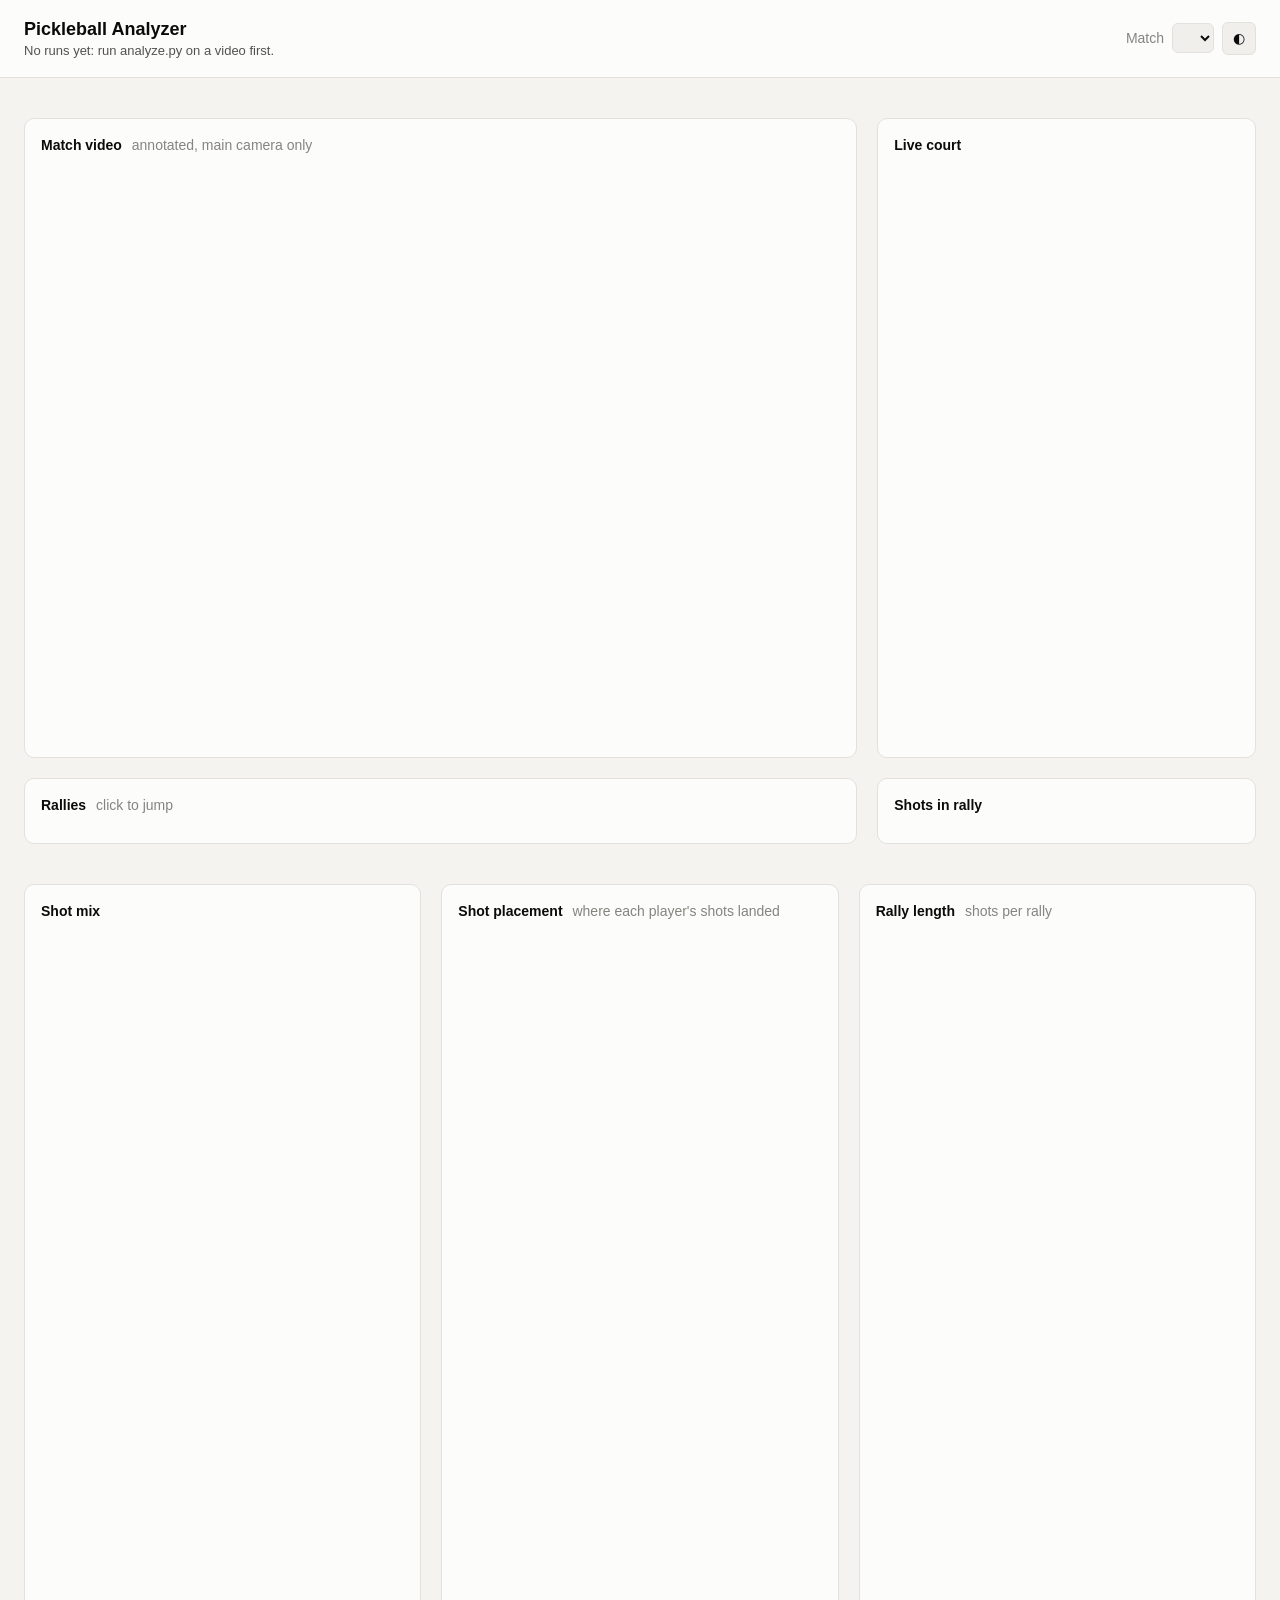
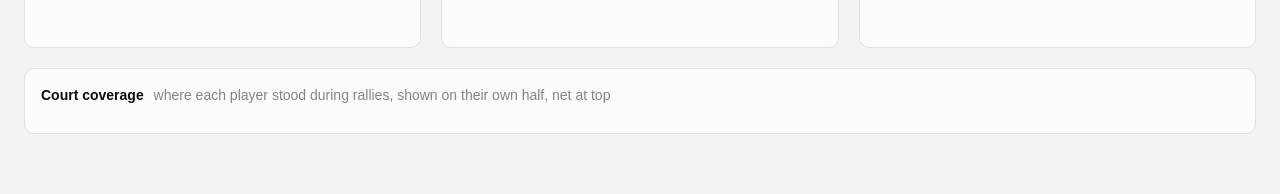
==== dashboard/index.html @ ec258b32 "Dashboard, runs index, README usage" ====
<!doctype html>
<html lang="en">
<head>
<meta charset="utf-8">
<meta name="viewport" content="width=device-width, initial-scale=1">
<title>Pickleball Analyzer</title>
<style>
:root {
  color-scheme: light;
  --bg: #f4f3ef; --surface-1: #fcfcfb; --surface-2: #f0efec; --border: #e2e1dc;
  --text-primary: #0b0b0b; --text-secondary: #52514e; --text-muted: #85847f;
  --series-1: #2a78d6; --series-2: #eb6834; --series-3: #1baf7a; --series-4: #eda100;
  --court: #256abf; --court-kitchen: #184f95; --court-line: #ffffff; --court-out: #3f6b4a;
  --seq-0: #f0efec; --seq-1: #cde2fb; --seq-2: #9ec5f4; --seq-3: #6da7ec; --seq-4: #3987e5; --seq-5: #256abf; --seq-6: #184f95;
  --accent-bg: #e9f1fc;
}
@media (prefers-color-scheme: dark) {
  :root:where(:not([data-theme="light"])) {
    color-scheme: dark;
    --bg: #121211; --surface-1: #1a1a19; --surface-2: #232321; --border: #33332f;
    --text-primary: #ffffff; --text-secondary: #c3c2b7; --text-muted: #8d8c85;
    --series-1: #3987e5; --series-2: #d95926; --series-3: #199e70; --series-4: #c98500;
    --court: #1c5cab; --court-kitchen: #104281; --court-line: #e8e8e8; --court-out: #26402d;
    --seq-0: #232321; --seq-1: #0d366b; --seq-2: #104281; --seq-3: #184f95; --seq-4: #256abf; --seq-5: #3987e5; --seq-6: #86b6ef;
    --accent-bg: #16263b;
  }
}
:root[data-theme="dark"] {
  color-scheme: dark;
  --bg: #121211; --surface-1: #1a1a19; --surface-2: #232321; --border: #33332f;
  --text-primary: #ffffff; --text-secondary: #c3c2b7; --text-muted: #8d8c85;
  --series-1: #3987e5; --series-2: #d95926; --series-3: #199e70; --series-4: #c98500;
  --court: #1c5cab; --court-kitchen: #104281; --court-line: #e8e8e8; --court-out: #26402d;
  --seq-0: #232321; --seq-1: #0d366b; --seq-2: #104281; --seq-3: #184f95; --seq-4: #256abf; --seq-5: #3987e5; --seq-6: #86b6ef;
  --accent-bg: #16263b;
}
* { box-sizing: border-box; }
body { margin: 0; background: var(--bg); color: var(--text-primary);
  font: 14px/1.45 -apple-system, BlinkMacSystemFont, "Segoe UI", Roboto, sans-serif; }
header { display: flex; flex-wrap: wrap; gap: 12px; align-items: center; justify-content: space-between;
  padding: 16px 24px; border-bottom: 1px solid var(--border); background: var(--surface-1); }
header h1 { font-size: 18px; margin: 0; font-weight: 650; }
header .sub { color: var(--text-secondary); font-size: 13px; }
select, button { font: inherit; color: inherit; background: var(--surface-2); border: 1px solid var(--border);
  border-radius: 6px; padding: 5px 10px; cursor: pointer; }
main { max-width: 1400px; margin: 0 auto; padding: 20px 24px 60px; display: grid; gap: 20px; }
.card { background: var(--surface-1); border: 1px solid var(--border); border-radius: 10px; padding: 16px; min-width: 0; }
.card h2 { font-size: 14px; margin: 0 0 12px; font-weight: 650; }
.card h2 .hint { font-weight: 400; color: var(--text-muted); margin-left: 6px; }
.tiles { display: grid; grid-template-columns: repeat(auto-fit, minmax(150px, 1fr)); gap: 12px; }
.tile { background: var(--surface-1); border: 1px solid var(--border); border-radius: 10px; padding: 14px 16px; }
.tile .label { color: var(--text-secondary); font-size: 12px; }
.tile .value { font-size: 26px; font-weight: 650; font-variant-numeric: tabular-nums; margin-top: 2px; }
.row2 { display: grid; grid-template-columns: minmax(0, 2.2fr) minmax(0, 1fr); gap: 20px; }
.row3 { display: grid; grid-template-columns: repeat(3, minmax(0, 1fr)); gap: 20px; }
@media (max-width: 1000px) { .row2, .row3 { grid-template-columns: 1fr; } }
video { width: 100%; border-radius: 8px; background: #000; display: block; }
.novideo { padding: 40px; text-align: center; color: var(--text-muted); background: var(--surface-2); border-radius: 8px; }
table { width: 100%; border-collapse: collapse; font-variant-numeric: tabular-nums; }
th, td { text-align: left; padding: 6px 8px; border-bottom: 1px solid var(--border); white-space: nowrap; }
th { color: var(--text-secondary); font-weight: 500; font-size: 12px; position: sticky; top: 0; background: var(--surface-1); }
tbody tr { cursor: pointer; }
tbody tr:hover { background: var(--surface-2); }
tr.active { background: var(--accent-bg) !important; }
.scroll { max-height: 320px; overflow: auto; }
.swatch { display: inline-block; width: 10px; height: 10px; border-radius: 3px; margin-right: 6px; vertical-align: -1px; }
.legend { display: flex; gap: 16px; flex-wrap: wrap; color: var(--text-secondary); font-size: 12px; margin-bottom: 8px; }
.players { display: grid; grid-template-columns: repeat(auto-fit, minmax(280px, 1fr)); gap: 20px; }
.pstats { display: grid; grid-template-columns: repeat(3, 1fr); gap: 10px 14px; }
.pstats .label { color: var(--text-secondary); font-size: 12px; }
.pstats .value { font-size: 18px; font-weight: 600; font-variant-numeric: tabular-nums; }
.split { display: flex; height: 8px; border-radius: 4px; overflow: hidden; gap: 2px; margin: 4px 0 2px; }
.split div { height: 100%; }
.chips { display: flex; gap: 6px; flex-wrap: wrap; margin-bottom: 10px; }
.chip { border-radius: 999px; padding: 3px 10px; font-size: 12px; }
.chip.on { background: var(--text-primary); color: var(--surface-1); border-color: var(--text-primary); }
svg text { fill: var(--text-secondary); font-size: 11px; }
.tooltip { position: fixed; pointer-events: none; background: var(--surface-1); color: var(--text-primary);
  border: 1px solid var(--border); border-radius: 6px; padding: 6px 9px; font-size: 12px;
  box-shadow: 0 4px 14px rgba(0,0,0,.15); display: none; z-index: 10; max-width: 260px; }
.muted { color: var(--text-muted); }
.now { font-size: 13px; color: var(--text-secondary); margin-top: 8px; min-height: 20px; }
</style>
</head>
<body>
<header>
  <div>
    <h1 id="title">Pickleball Analyzer</h1>
    <div class="sub" id="subtitle">Load a run to see the analysis</div>
  </div>
  <div style="display:flex;gap:8px;align-items:center">
    <label class="muted" for="run">Match</label>
    <select id="run"></select>
    <button id="theme" title="Toggle light/dark">◐</button>
  </div>
</header>
<main>
  <section class="tiles" id="tiles"></section>

  <section class="row2">
    <div class="card">
      <h2>Match video <span class="hint">annotated, main camera only</span></h2>
      <div id="videoBox"></div>
      <div class="now" id="now"></div>
    </div>
    <div class="card">
      <h2>Live court</h2>
      <div class="legend" id="liveLegend"></div>
      <svg id="live" viewBox="0 0 280 520" style="width:100%;max-height:560px"></svg>
    </div>
  </section>

  <section class="row2">
    <div class="card">
      <h2>Rallies <span class="hint">click to jump</span></h2>
      <div class="scroll"><table id="rallies"></table></div>
    </div>
    <div class="card">
      <h2>Shots in rally <span class="hint" id="rallyLabel"></span></h2>
      <div class="scroll"><table id="shotlog"></table></div>
    </div>
  </section>

  <section class="players" id="players"></section>

  <section class="row3">
    <div class="card">
      <h2>Shot mix</h2>
      <div class="legend" id="mixLegend"></div>
      <div id="mix"></div>
    </div>
    <div class="card">
      <h2>Shot placement <span class="hint">where each player's shots landed</span></h2>
      <div class="chips" id="placementChips"></div>
      <div class="legend" id="placementLegend"></div>
      <svg id="placement" viewBox="0 0 280 520" style="width:100%"></svg>
    </div>
    <div class="card">
      <h2>Rally length <span class="hint">shots per rally</span></h2>
      <div id="lengths"></div>
    </div>
  </section>

  <section class="card">
    <h2>Court coverage <span class="hint">where each player stood during rallies, shown on their own half, net at top</span></h2>
    <div class="players" id="heatmaps"></div>
  </section>
</main>
<div class="tooltip" id="tip"></div>

<script>
const $ = s => document.querySelector(s);
const SVGNS = "http://www.w3.org/2000/svg";
const el = (tag, attrs = {}, parent) => {
  const e = document.createElementNS(SVGNS, tag);
  for (const [k, v] of Object.entries(attrs)) e.setAttribute(k, v);
  if (parent) parent.appendChild(e);
  return e;
};
const fmtTime = s => `${Math.floor(s / 60)}:${String(Math.floor(s % 60)).padStart(2, "0")}`;
const cap = s => s ? s[0].toUpperCase() + s.slice(1) : "";
const SHOT_ORDER = ["serve", "return", "third-shot drop", "third-shot drive", "third-shot groundstroke",
  "dink", "drop", "drive", "volley", "reset", "lob", "overhead", "groundstroke"];

// ---------- theme ----------
try { const t = localStorage.getItem("pb-theme"); if (t) document.documentElement.dataset.theme = t; } catch {}
$("#theme").onclick = () => {
  const dark = getComputedStyle(document.documentElement).colorScheme === "dark";
  document.documentElement.dataset.theme = dark ? "light" : "dark";
  try { localStorage.setItem("pb-theme", document.documentElement.dataset.theme); } catch {}
};

// ---------- tooltip ----------
const tip = $("#tip");
function hover(node, html) {
  node.addEventListener("mousemove", e => {
    tip.innerHTML = typeof html === "function" ? html() : html;
    tip.style.display = "block";
    const x = Math.min(e.clientX + 14, innerWidth - tip.offsetWidth - 8);
    tip.style.left = x + "px"; tip.style.top = (e.clientY + 14) + "px";
  });
  node.addEventListener("mouseleave", () => tip.style.display = "none");
}

// ---------- court drawing (x: 0..20 ft, y: 0..44 ft; far baseline at top) ----------
const S = 10, PADX = 40, PADY = 40;
const cx = x => PADX + x * S, cy = y => PADY + y * S;
function drawCourt(svg, {half = false} = {}) {
  svg.innerHTML = "";
  const y0 = half ? 22 : 0, y1 = 44;
  if (half) {
    svg.setAttribute("viewBox", `${cx(-6) - 6} ${cy(22) - 16} ${32 * S + 12} ${34 * S + 22}`);
    el("rect", {x: cx(-6) - 6, y: cy(22) - 16, width: 32 * S + 12, height: 34 * S + 22, fill: "var(--court-out)", rx: 8}, svg);
  } else {
    el("rect", {x: 0, y: cy(y0) - 40, width: 280, height: (y1 - y0) * S + 80, fill: "var(--court-out)", rx: 8}, svg);
  }
  el("rect", {x: cx(0), y: cy(y0), width: 20 * S, height: (y1 - y0) * S, fill: "var(--court)"}, svg);
  const kTop = half ? 22 : 15;
  el("rect", {x: cx(0), y: cy(kTop), width: 20 * S, height: (29 - kTop) * S, fill: "var(--court-kitchen)"}, svg);
  const line = (x1, y1_, x2, y2, w = 2) => el("line", {x1: cx(x1), y1: cy(y1_), x2: cx(x2), y2: cy(y2),
    stroke: "var(--court-line)", "stroke-width": w, "stroke-linecap": "round"}, svg);
  line(0, y0, 0, 44); line(20, y0, 20, 44); line(0, 44, 20, 44);
  if (!half) { line(0, 0, 20, 0); line(0, 15, 20, 15); line(10, 0, 10, 15); }
  line(0, 29, 20, 29); line(10, 29, 10, 44);
  el("line", {x1: cx(-1.5), y1: cy(22), x2: cx(21.5), y2: cy(22), stroke: "var(--court-line)", "stroke-width": 4, opacity: .9}, svg);
  return svg;
}

// ---------- data ----------
let A = null, RUN = null, playerColor = {}, currentRally = null;
const color = pid => playerColor[pid] || "var(--text-muted)";
const pname = pid => (A.players[pid] && A.players[pid].name) || pid || "?";

async function loadRuns() {
  let runs = [];
  try { runs = await (await fetch("../outputs/runs.json", {cache: "no-store"})).json(); } catch {}
  const sel = $("#run");
  sel.innerHTML = runs.map(r => `<option value="${r.dir}">${r.label}</option>`).join("");
  const want = new URLSearchParams(location.search).get("run");
  if (want) sel.value = want;
  sel.onchange = () => { history.replaceState(null, "", `?run=${encodeURIComponent(sel.value)}`); load(sel.value); };
  if (sel.value) load(sel.value);
  else $("#subtitle").textContent = "No runs yet: run analyze.py on a video first.";
}

async function load(dir) {
  RUN = dir;
  A = await (await fetch(`../outputs/${dir}/analysis.json`, {cache: "no-store"})).json();
  const ids = Object.keys(A.players).sort();
  playerColor = Object.fromEntries(ids.map((p, i) => [p, `var(--series-${(A.meta.n_players === 4 ? Math.floor(i / 2) : i) + 1})`]));
  $("#title").textContent = ids.map(pname).join(" vs ");
  $("#subtitle").textContent = `${A.meta.video.split("/").pop()} · ${A.meta.n_players === 2 ? "singles" : "doubles"}`;
  renderTiles(); renderVideo(); renderRallies(); renderPlayers(); renderMix(); renderPlacement(); renderLengths(); renderHeatmaps();
  const legend = ids.map(p => `<span><span class="swatch" style="background:${color(p)}"></span>${pname(p)}</span>`).join("");
  $("#liveLegend").innerHTML = legend + `<span><span class="swatch" style="background:#ffd23f"></span>Bounce</span>`;
  $("#mixLegend").innerHTML = legend; $("#placementLegend").innerHTML = legend;
  drawLive(0);
}

function renderTiles() {
  const s = A.summary;
  const tiles = [["Rallies", s.rallies], ["Shots", s.shots], ["Avg shots / rally", s.avg_rally_shots],
    ["Longest rally", `${s.longest_rally_shots} shots`], ["Analysed play", fmtTime(s.main_view_s)],
    ["Ball found", `${s.ball_frames_pct}%`]];
  $("#tiles").innerHTML = tiles.map(([l, v]) => `<div class="tile"><div class="label">${l}</div><div class="value">${v}</div></div>`).join("");
}

// ---------- video + live court ----------
let video = null;
function renderVideo() {
  $("#videoBox").innerHTML = `<video id="vid" controls preload="metadata" src="../outputs/${RUN}/annotated.mp4"></video>`;
  video = $("#vid");
  video.onerror = () => $("#videoBox").innerHTML = `<div class="novideo">No annotated video for this run (analysed with --no-render).</div>`;
  video.ontimeupdate = () => drawLive(videoToMatch(video.currentTime));
}
// The annotated video contains only main-view frames, back to back: map its clock to match time.
function videoToMatch(vt) {
  let acc = 0;
  for (const seg of A.segments) {
    const len = seg.end_t - seg.start_t;
    if (vt <= acc + len) return seg.start_t + (vt - acc);
    acc += len;
  }
  return A.segments.length ? A.segments[A.segments.length - 1].end_t : vt;
}
function matchToVideo(t) {
  let acc = 0;
  for (const seg of A.segments) {
    if (t <= seg.end_t) return acc + Math.max(0, t - seg.start_t);
    acc += seg.end_t - seg.start_t;
  }
  return acc;
}
function seek(t) { if (video && video.readyState) { video.currentTime = matchToVideo(t); video.play(); } }

function drawLive(t) {
  const svg = drawCourt($("#live"));
  // nearest position sample
  const P = A.positions;
  let lo = 0, hi = P.length - 1;
  while (lo < hi) { const m = (lo + hi) >> 1; if (P[m].t < t) lo = m + 1; else hi = m; }
  const cur = P[lo];
  for (const b of A.bounces) {
    const age = t - b.t;
    if (age >= 0 && age < 3) el("circle", {cx: cx(b.court[0]), cy: cy(b.court[1]), r: 5, fill: "#ffd23f",
      opacity: 1 - age / 3.5, stroke: "var(--surface-1)", "stroke-width": 2}, svg);
  }
  if (cur && Math.abs(cur.t - t) < 0.5) {
    for (const [pid, [x, y]] of Object.entries(cur.p)) {
      el("circle", {cx: cx(x), cy: cy(y), r: 9, fill: color(pid), stroke: "var(--surface-1)", "stroke-width": 2}, svg);
      const lab = el("text", {x: cx(x) + 12, y: cy(y) + 4, style: "fill:var(--court-line);font-weight:600"}, svg);
      lab.textContent = pname(pid);
    }
  }
  const rally = A.rallies.find(r => t >= r.start_t && t <= r.end_t);
  const shot = [...A.shots].reverse().find(s => s.t <= t && t - s.t < 1.5);
  $("#now").innerHTML = rally
    ? `Rally ${rally.index} · ${shot ? `<b>${pname(shot.player)}</b> ${shot.shot_type}${shot.stroke ? ", " + shot.stroke : ""}${shot.volley ? ", volley" : ""}${shot.speed_mph ? ` · ${Math.round(shot.speed_mph)} mph` : ""}` : "in play"}`
    : `<span class="muted">${fmtTime(t)} · between rallies</span>`;
  if (rally && rally.index !== currentRally) showRally(rally.index, false);
  document.querySelectorAll("#shotlog tbody tr").forEach(tr => tr.classList.toggle("active", shot && +tr.dataset.frame === shot.frame));
}

// ---------- rally + shot tables ----------
function renderRallies() {
  const rows = A.rallies.map(r => `<tr data-r="${r.index}"><td>${r.index}</td><td>${fmtTime(r.start_t)}</td>
    <td>${r.shots}</td><td>${r.duration_s.toFixed(1)} s</td>
    <td><span class="swatch" style="background:${color(r.server)}"></span>${pname(r.server)}</td>
    <td><span class="swatch" style="background:${color(r.last_hitter)}"></span>${pname(r.last_hitter)}</td></tr>`).join("");
  $("#rallies").innerHTML = `<thead><tr><th>#</th><th>Time</th><th>Shots</th><th>Duration</th><th>Server</th><th>Last shot by</th></tr></thead><tbody>${rows}</tbody>`;
  $("#rallies").querySelectorAll("tbody tr").forEach(tr => tr.onclick = () => {
    const r = A.rallies.find(x => x.index === +tr.dataset.r); showRally(r.index, true); seek(r.start_t);
  });
  if (A.rallies.length) showRally(A.rallies[0].index, false);
}
function showRally(i, scroll) {
  currentRally = i;
  document.querySelectorAll("#rallies tbody tr").forEach(tr => tr.classList.toggle("active", +tr.dataset.r === i));
  const shots = A.shots.filter(s => s.rally === i);
  $("#rallyLabel").textContent = `rally ${i}`;
  $("#shotlog").innerHTML = `<thead><tr><th>#</th><th>Player</th><th>Shot</th><th>Stroke</th><th>Speed</th><th>From</th><th>Landed</th></tr></thead><tbody>` +
    shots.map(s => `<tr data-frame="${s.frame}" data-t="${s.t}"><td>${s.index + 1}</td>
      <td><span class="swatch" style="background:${color(s.player)}"></span>${pname(s.player)}</td>
      <td>${s.shot_type}${s.volley ? " (volley)" : ""}</td><td>${s.stroke || "–"}</td>
      <td>${s.speed_mph ? Math.round(s.speed_mph) + " mph" : "–"}</td><td>${s.hitter_zone || "–"}</td>
      <td>${s.landing_zone ? s.landing_zone + (s.out ? " (out)" : "") : "–"}</td></tr>`).join("") + "</tbody>";
  $("#shotlog").querySelectorAll("tbody tr").forEach(tr => tr.onclick = () => seek(+tr.dataset.t - 0.5));
  if (scroll) $("#shotlog").parentElement.scrollTop = 0;
}

// ---------- players ----------
function renderPlayers() {
  $("#players").innerHTML = Object.entries(A.players).sort().map(([pid, p]) => {
    const fh = p.strokes.forehand || 0, bh = p.strokes.backhand || 0, tot = fh + bh || 1;
    const stat = (l, v) => `<div><div class="label">${l}</div><div class="value">${v ?? "–"}</div></div>`;
    return `<div class="card"><h2><span class="swatch" style="background:${color(pid)}"></span>${p.name}
      <span class="hint">${p.dominant_hand ? p.dominant_hand + "-handed (inferred)" : ""}</span></h2>
      <div class="pstats">
        ${stat("Shots", p.shots)}${stat("Avg shot", p.avg_shot_mph ? p.avg_shot_mph + " mph" : null)}${stat("Fastest shot", p.max_shot_mph ? p.max_shot_mph + " mph" : null)}
        ${stat("Distance run", Math.round(p.distance_ft) + " ft")}${stat("Top speed", p.top_speed_mph + " mph")}${stat("Time in kitchen zone", p.kitchen_time_pct + "%")}
        ${stat("Volleys", p.volleys)}${stat("Avg distance from net", p.avg_depth_from_net_ft != null ? p.avg_depth_from_net_ft + " ft" : null)}
      </div>
      <div style="margin-top:12px" class="label muted">Forehand ${fh} · Backhand ${bh}</div>
      <div class="split"><div style="width:${100 * fh / tot}%;background:${color(pid)}"></div><div style="width:${100 * bh / tot}%;background:var(--border)"></div></div>
    </div>`;
  }).join("");
}

// ---------- shot mix: grouped horizontal bars ----------
function renderMix() {
  const ids = Object.keys(A.players).sort();
  const types = SHOT_ORDER.filter(t => ids.some(p => A.players[p].shot_types[t]));
  const max = Math.max(1, ...ids.flatMap(p => types.map(t => A.players[p].shot_types[t] || 0)));
  const barH = 9, gap = 2, groupH = ids.length * (barH + gap) + 10, labelW = 118, W = 360;
  const svg = el("svg", {viewBox: `0 0 ${W} ${types.length * groupH + 4}`, style: "width:100%"});
  types.forEach((t, gi) => {
    const y0 = gi * groupH;
    const lab = el("text", {x: 0, y: y0 + groupH / 2, "dominant-baseline": "middle"}, svg); lab.textContent = cap(t);
    ids.forEach((p, i) => {
      const v = A.players[p].shot_types[t] || 0, w = (W - labelW - 30) * v / max;
      const y = y0 + i * (barH + gap);
      if (v) el("rect", {x: labelW, y, width: Math.max(w, 2), height: barH, rx: 3, fill: color(p)}, svg);
      const hit = el("rect", {x: labelW, y: y - 1, width: W - labelW, height: barH + 2, fill: "transparent"}, svg);
      hover(hit, `<b>${pname(p)}</b> · ${cap(t)}: ${v}`);
      if (v) { const n = el("text", {x: labelW + w + 5, y: y + barH / 2, "dominant-baseline": "middle"}, svg); n.textContent = v; }
    });
  });
  $("#mix").innerHTML = ""; $("#mix").appendChild(svg);
}

// ---------- placement ----------
let placementFilter = "all";
function renderPlacement() {
  const types = SHOT_ORDER.filter(t => A.shots.some(s => s.shot_type === t && s.landing_court));
  $("#placementChips").innerHTML = ["all", ...types].map(t =>
    `<button class="chip ${t === placementFilter ? "on" : ""}" data-t="${t}">${t === "all" ? "All shots" : cap(t)}</button>`).join("");
  $("#placementChips").querySelectorAll("button").forEach(b => b.onclick = () => { placementFilter = b.dataset.t; renderPlacement(); });
  const svg = drawCourt($("#placement"));
  for (const s of A.shots) {
    if (!s.landing_court || (placementFilter !== "all" && s.shot_type !== placementFilter)) continue;
    const dot = el("circle", {cx: cx(s.landing_court[0]), cy: cy(s.landing_court[1]), r: 5, fill: color(s.player),
      stroke: "var(--surface-1)", "stroke-width": 2}, svg);
    hover(dot, `<b>${pname(s.player)}</b> · ${s.shot_type}${s.volley ? " (volley)" : ""}<br>Rally ${s.rally}, shot ${s.index + 1}${s.speed_mph ? ` · ${Math.round(s.speed_mph)} mph` : ""}${s.out ? "<br>Out" : ""}`);
    dot.style.cursor = "pointer"; dot.onclick = () => seek(s.t - 0.5);
  }
}

// ---------- rally length histogram ----------
function renderLengths() {
  const counts = {};
  A.rallies.forEach(r => counts[r.shots] = (counts[r.shots] || 0) + 1);
  const keys = Object.keys(counts).map(Number).sort((a, b) => a - b);
  const W = 360, H = 200, pad = 26;
  const svg = el("svg", {viewBox: `0 0 ${W} ${H + pad}`, style: "width:100%"});
  if (!keys.length) { $("#lengths").innerHTML = `<div class="muted">No rallies</div>`; return; }
  const lo = keys[0], hi = keys[keys.length - 1], n = hi - lo + 1, max = Math.max(...Object.values(counts));
  const bw = Math.min(36, (W - 20) / n);
  el("line", {x1: 10, y1: H, x2: W - 10, y2: H, stroke: "var(--border)"}, svg);
  for (let k = lo; k <= hi; k++) {
    const v = counts[k] || 0, h = (H - 20) * v / max, x = 10 + (k - lo) * bw;
    if (v) el("path", {d: `M${x + 1},${H} v${-h + 4} q0,-4 4,-4 h${bw - 10} q4,0 4,4 v${h - 4} z`, fill: "var(--series-1)"}, svg);
    const hit = el("rect", {x, y: 0, width: bw, height: H, fill: "transparent"}, svg);
    hover(hit, `${k} shots: ${v} ${v === 1 ? "rally" : "rallies"}`);
    if (n <= 20 || k % 5 === 0) { const t = el("text", {x: x + bw / 2, y: H + 16, "text-anchor": "middle"}, svg); t.textContent = k; }
  }
  $("#lengths").innerHTML = ""; $("#lengths").appendChild(svg);
}

// ---------- heatmaps (own half, net at top) ----------
function renderHeatmaps() {
  const box = $("#heatmaps"); box.innerHTML = "";
  for (const [pid, p] of Object.entries(A.players).sort()) {
    const {grid, cell_ft, origin} = p.heatmap;
    const total = grid.flat().reduce((a, b) => a + b, 0) || 1;
    const max = Math.max(...grid.flat()) || 1;
    const wrap = document.createElement("div");
    wrap.innerHTML = `<div style="margin-bottom:6px"><span class="swatch" style="background:${color(pid)}"></span><b>${p.name}</b></div>`;
    const svg = drawCourt(el("svg", {style: "width:100%;max-width:320px"}), {half: true});
    grid.forEach((row, gi) => row.forEach((v, gj) => {
      if (!v) return;
      const step = Math.min(6, 1 + Math.floor(6 * v / max));
      const x = origin[0] + gj * cell_ft, y = origin[1] + gi * cell_ft;
      const r = el("rect", {x: cx(x) + 1, y: cy(y) + 1, width: cell_ft * S - 2, height: cell_ft * S - 2, rx: 2,
        fill: `var(--seq-${step})`, opacity: 0.92}, svg);
      hover(r, `<b>${p.name}</b><br>${(100 * v / total).toFixed(1)}% of rally time<br>${(y - 22).toFixed(0)}–${(y - 22 + cell_ft).toFixed(0)} ft from net`);
    }));
    wrap.appendChild(svg);
    box.appendChild(wrap);
  }
}

loadRuns();
</script>
</body>
</html>
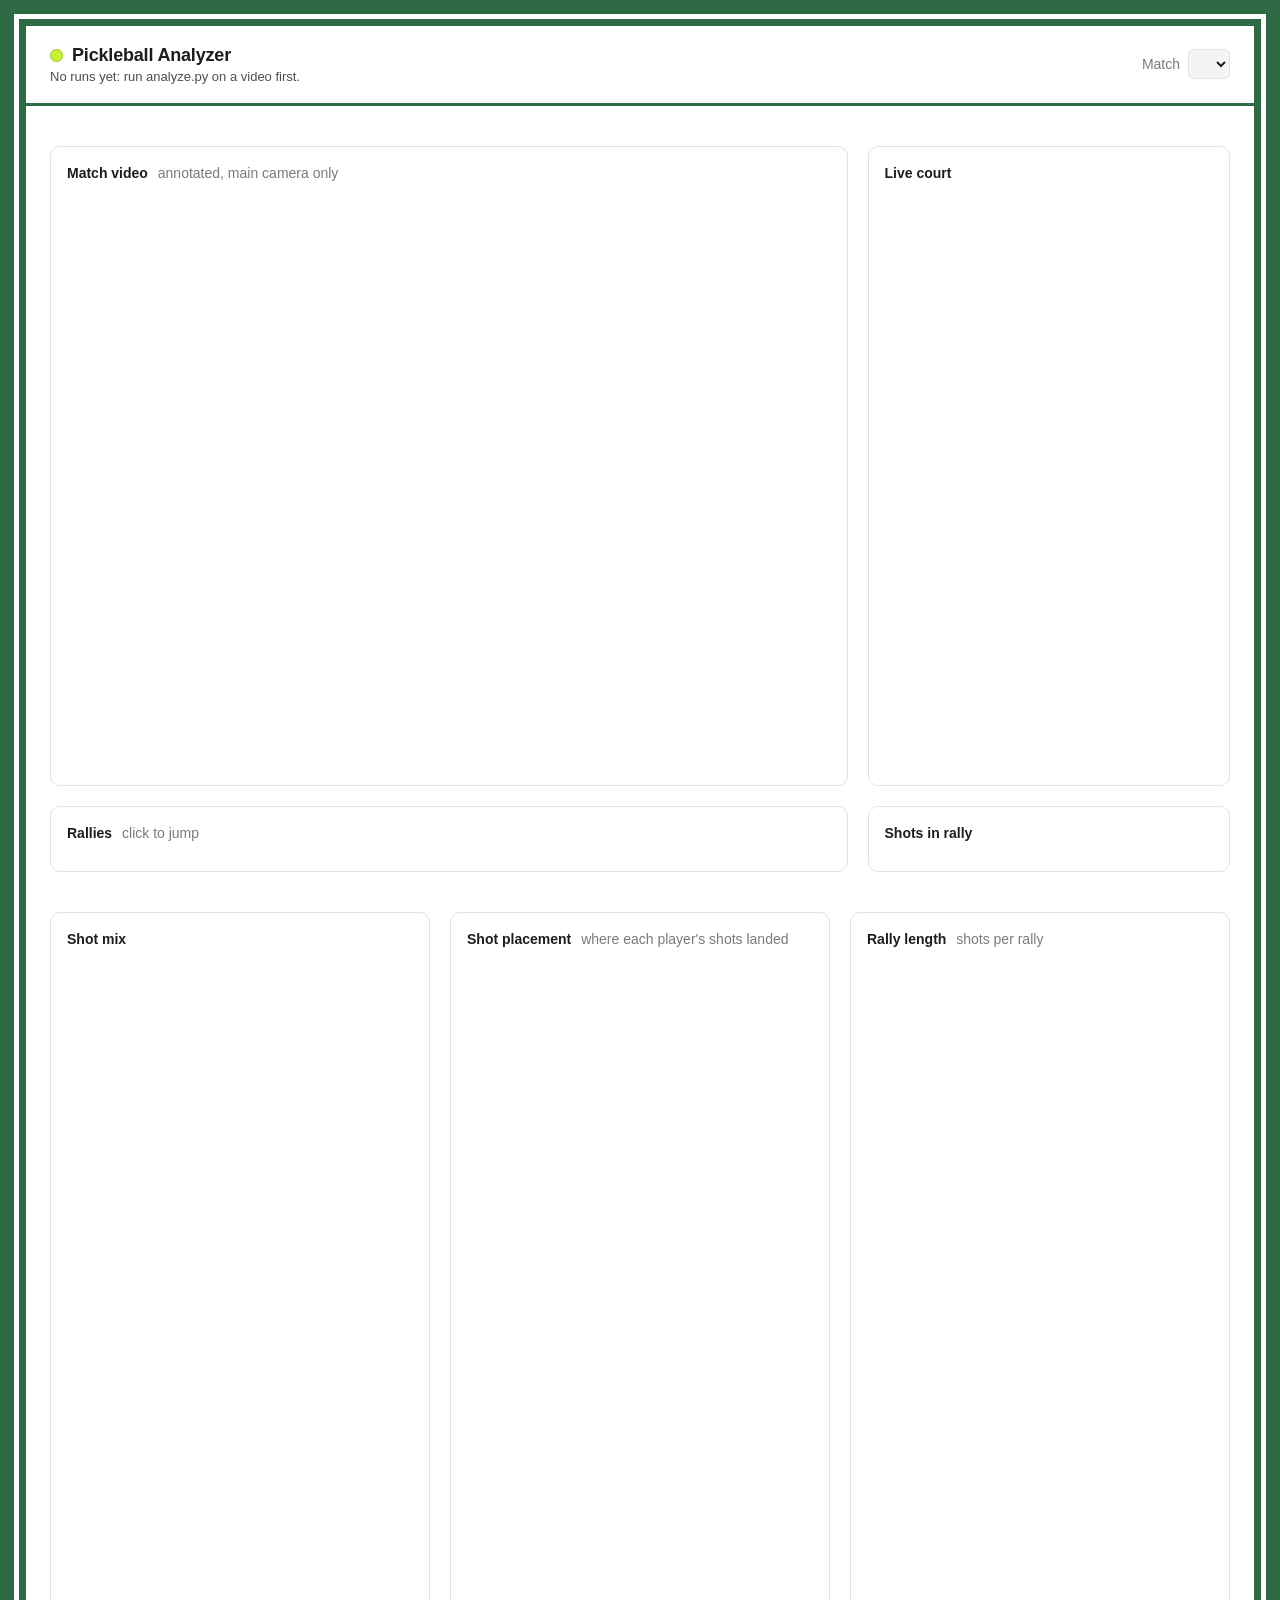
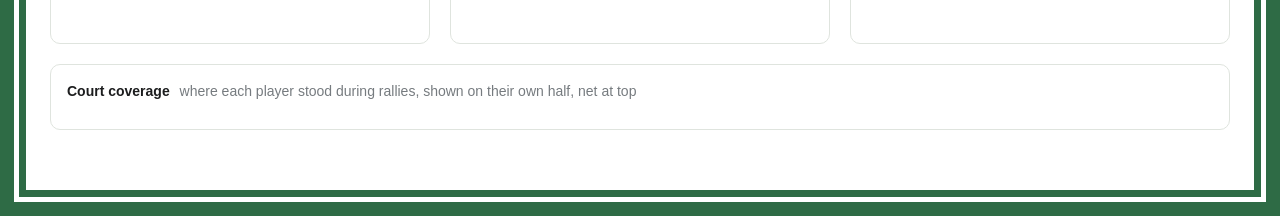
==== commit d33b9051: "Dashboard restyle: white pages in a court-line frame, palette from the brand photo Shared dashboard/" ====
--- a/dashboard/index.html
+++ b/dashboard/index.html
@@ -13,26 +13,6 @@
   --court: #256abf; --court-kitchen: #184f95; --court-line: #ffffff; --court-out: #3f6b4a;
   --seq-0: #f0efec; --seq-1: #cde2fb; --seq-2: #9ec5f4; --seq-3: #6da7ec; --seq-4: #3987e5; --seq-5: #256abf; --seq-6: #184f95;
   --accent-bg: #e9f1fc;
-}
-@media (prefers-color-scheme: dark) {
-  :root:where(:not([data-theme="light"])) {
-    color-scheme: dark;
-    --bg: #121211; --surface-1: #1a1a19; --surface-2: #232321; --border: #33332f;
-    --text-primary: #ffffff; --text-secondary: #c3c2b7; --text-muted: #8d8c85;
-    --series-1: #3987e5; --series-2: #d95926; --series-3: #199e70; --series-4: #c98500;
-    --court: #1c5cab; --court-kitchen: #104281; --court-line: #e8e8e8; --court-out: #26402d;
-    --seq-0: #232321; --seq-1: #0d366b; --seq-2: #104281; --seq-3: #184f95; --seq-4: #256abf; --seq-5: #3987e5; --seq-6: #86b6ef;
-    --accent-bg: #16263b;
-  }
-}
-:root[data-theme="dark"] {
-  color-scheme: dark;
-  --bg: #121211; --surface-1: #1a1a19; --surface-2: #232321; --border: #33332f;
-  --text-primary: #ffffff; --text-secondary: #c3c2b7; --text-muted: #8d8c85;
-  --series-1: #3987e5; --series-2: #d95926; --series-3: #199e70; --series-4: #c98500;
-  --court: #1c5cab; --court-kitchen: #104281; --court-line: #e8e8e8; --court-out: #26402d;
-  --seq-0: #232321; --seq-1: #0d366b; --seq-2: #104281; --seq-3: #184f95; --seq-4: #256abf; --seq-5: #3987e5; --seq-6: #86b6ef;
-  --accent-bg: #16263b;
 }
 * { box-sizing: border-box; }
 body { margin: 0; background: var(--bg); color: var(--text-primary);
@@ -81,6 +61,7 @@
 .muted { color: var(--text-muted); }
 .now { font-size: 13px; color: var(--text-secondary); margin-top: 8px; min-height: 20px; }
 </style>
+<link rel="stylesheet" href="theme.css">
 </head>
 <body>
 <header>
@@ -91,7 +72,6 @@
   <div style="display:flex;gap:8px;align-items:center">
     <label class="muted" for="run">Match</label>
     <select id="run"></select>
-    <button id="theme" title="Toggle light/dark">◐</button>
   </div>
 </header>
 <main>
@@ -161,14 +141,6 @@
 const cap = s => s ? s[0].toUpperCase() + s.slice(1) : "";
 const SHOT_ORDER = ["serve", "return", "third-shot drop", "third-shot drive", "third-shot groundstroke",
   "dink", "drop", "drive", "volley", "reset", "lob", "overhead", "groundstroke"];
-
-// ---------- theme ----------
-try { const t = localStorage.getItem("pb-theme"); if (t) document.documentElement.dataset.theme = t; } catch {}
-$("#theme").onclick = () => {
-  const dark = getComputedStyle(document.documentElement).colorScheme === "dark";
-  document.documentElement.dataset.theme = dark ? "light" : "dark";
-  try { localStorage.setItem("pb-theme", document.documentElement.dataset.theme); } catch {}
-};
 
 // ---------- tooltip ----------
 const tip = $("#tip");
--- a/dashboard/theme.css
+++ b/dashboard/theme.css
@@ -0,0 +1,52 @@
+/* Shared look for every dashboard page: white pages framed like a court (green surround + white court line).
+   Palette from the brand photo: court green, paddle charcoal, ball lime, grip grey.
+   Player colours #1e7b50 / #8a9a12 pass the dataviz palette checks on white (lightness, chroma, colour-blind
+   separation, normal-vision separation, 3:1 contrast). The bright ball lime is too light for data on white,
+   so it is used only as an accent. Loaded after each page's own <style>, so these values win. */
+:root {
+  color-scheme: light;
+  --court-green: #2e6b45; --court-green-dark: #245a39; --paddle: #1c1d1e; --ball: #c6f432; --grip: #8a8d8f;
+  --bg: #ffffff; --surface-1: #ffffff; --surface-2: #f3f5f2; --border: #dfe4de;
+  --text-primary: #1c1d1e; --text-secondary: #4a4e51; --text-muted: #767b7f;
+  --series-1: #1e7b50; --series-2: #8a9a12; --series-3: #4a4e51; --series-4: #b45309;
+  --good: #1e7b50; --bad: #c0392b; --note: #a16207; --warn: #a16207; --bounce: #b45309;
+  --accent-bg: #eef6e6;
+  --court: #2e6b45; --court-kitchen: #285f3d; --court-line: #ffffff; --court-out: #3b7d54;
+  /* heatmaps are drawn ON the green court: more time = brighter, ending at ball lime */
+  --seq-0: #3a7550; --seq-1: #4f8650; --seq-2: #6a9c4c; --seq-3: #87b446; --seq-4: #a4cc3f; --seq-5: #bde03a; --seq-6: #d6f55a;
+  /* names used by replay3d.html */
+  --card: #ffffff; --ink: #1c1d1e; --muted: #767b7f; --line: #dfe4de; --accent: #1e7b50; --in: #c6f432; --out: #c0392b;
+}
+
+/* the frame: green surround, a white court line, a strip of green, then the white page */
+html { background: var(--court-green); min-height: 100%; }
+body {
+  margin: 14px !important; min-height: calc(100vh - 28px);
+  background: var(--bg) !important; color: var(--text-primary);
+  border: 5px solid #fff;
+  box-shadow: inset 0 0 0 7px var(--court-green);
+  padding: 7px;
+}
+@media (max-width: 600px) { body { margin: 6px !important; border-width: 3px; box-shadow: inset 0 0 0 4px var(--court-green); padding: 4px; } }
+
+/* header: white, with a court-green "kitchen line" underneath and a ball before the title */
+header { background: var(--surface-1) !important; border-bottom: 3px solid var(--court-green) !important; }
+header h1 { color: var(--paddle); letter-spacing: -.01em; }
+header h1::before { content: ""; display: inline-block; width: 13px; height: 13px; border-radius: 50%; margin-right: 9px;
+  vertical-align: -1px; background: var(--ball); box-shadow: inset 0 0 0 1px rgba(0,0,0,.18); }
+
+/* tabs and buttons: paddle charcoal when active, lime ring on focus */
+.tab.on { background: var(--paddle) !important; color: #fff !important; border-color: var(--paddle) !important; }
+.tab:hover, .clip:hover, button.plain:hover { border-color: var(--court-green) !important; }
+button:focus-visible, select:focus-visible, .tab:focus-visible { outline: 2px solid var(--ball); outline-offset: 2px; }
+
+/* cards and tiles: white on white, separated by a light line; values in charcoal */
+.card, .tile { background: var(--surface-1); border-color: var(--border); }
+.card h2 { color: var(--paddle); }
+.tile .v { color: var(--paddle); }
+
+/* colour dots get a hairline so light colours (white player, lime ball) stay visible on white */
+.dot { box-shadow: inset 0 0 0 1px rgba(0,0,0,.22); }
+
+/* value labels next to bars need room for "100% of 34" */
+.bar { grid-template-columns: 120px 1fr 74px !important; }
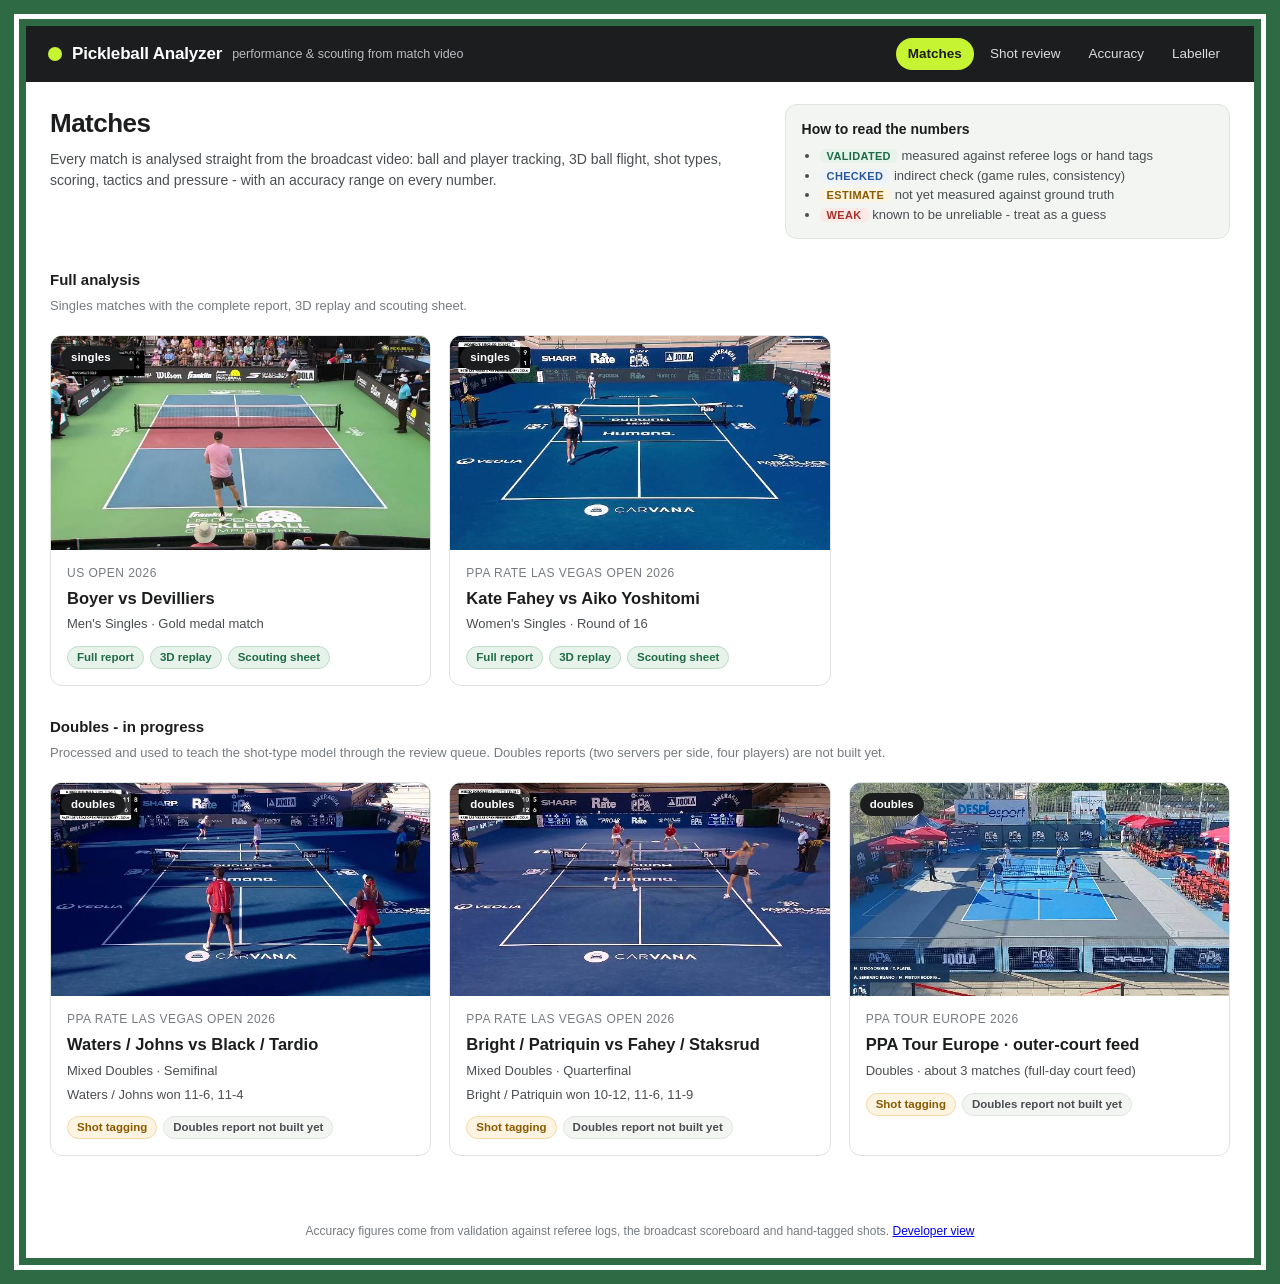
==== commit 64c5b944: "Full site: home page, match hub (overview, head-to-head with accuracy, player analysis, 3D replay, s" ====
--- a/dashboard/index.html
+++ b/dashboard/index.html
@@ -5,403 +5,73 @@
 <meta name="viewport" content="width=device-width, initial-scale=1">
 <title>Pickleball Analyzer</title>
 <style>
-:root {
-  color-scheme: light;
-  --bg: #f4f3ef; --surface-1: #fcfcfb; --surface-2: #f0efec; --border: #e2e1dc;
-  --text-primary: #0b0b0b; --text-secondary: #52514e; --text-muted: #85847f;
-  --series-1: #2a78d6; --series-2: #eb6834; --series-3: #1baf7a; --series-4: #eda100;
-  --court: #256abf; --court-kitchen: #184f95; --court-line: #ffffff; --court-out: #3f6b4a;
-  --seq-0: #f0efec; --seq-1: #cde2fb; --seq-2: #9ec5f4; --seq-3: #6da7ec; --seq-4: #3987e5; --seq-5: #256abf; --seq-6: #184f95;
-  --accent-bg: #e9f1fc;
-}
 * { box-sizing: border-box; }
-body { margin: 0; background: var(--bg); color: var(--text-primary);
-  font: 14px/1.45 -apple-system, BlinkMacSystemFont, "Segoe UI", Roboto, sans-serif; }
-header { display: flex; flex-wrap: wrap; gap: 12px; align-items: center; justify-content: space-between;
-  padding: 16px 24px; border-bottom: 1px solid var(--border); background: var(--surface-1); }
-header h1 { font-size: 18px; margin: 0; font-weight: 650; }
-header .sub { color: var(--text-secondary); font-size: 13px; }
-select, button { font: inherit; color: inherit; background: var(--surface-2); border: 1px solid var(--border);
-  border-radius: 6px; padding: 5px 10px; cursor: pointer; }
-main { max-width: 1400px; margin: 0 auto; padding: 20px 24px 60px; display: grid; gap: 20px; }
-.card { background: var(--surface-1); border: 1px solid var(--border); border-radius: 10px; padding: 16px; min-width: 0; }
-.card h2 { font-size: 14px; margin: 0 0 12px; font-weight: 650; }
-.card h2 .hint { font-weight: 400; color: var(--text-muted); margin-left: 6px; }
-.tiles { display: grid; grid-template-columns: repeat(auto-fit, minmax(150px, 1fr)); gap: 12px; }
-.tile { background: var(--surface-1); border: 1px solid var(--border); border-radius: 10px; padding: 14px 16px; }
-.tile .label { color: var(--text-secondary); font-size: 12px; }
-.tile .value { font-size: 26px; font-weight: 650; font-variant-numeric: tabular-nums; margin-top: 2px; }
-.row2 { display: grid; grid-template-columns: minmax(0, 2.2fr) minmax(0, 1fr); gap: 20px; }
-.row3 { display: grid; grid-template-columns: repeat(3, minmax(0, 1fr)); gap: 20px; }
-@media (max-width: 1000px) { .row2, .row3 { grid-template-columns: 1fr; } }
-video { width: 100%; border-radius: 8px; background: #000; display: block; }
-.novideo { padding: 40px; text-align: center; color: var(--text-muted); background: var(--surface-2); border-radius: 8px; }
-table { width: 100%; border-collapse: collapse; font-variant-numeric: tabular-nums; }
-th, td { text-align: left; padding: 6px 8px; border-bottom: 1px solid var(--border); white-space: nowrap; }
-th { color: var(--text-secondary); font-weight: 500; font-size: 12px; position: sticky; top: 0; background: var(--surface-1); }
-tbody tr { cursor: pointer; }
-tbody tr:hover { background: var(--surface-2); }
-tr.active { background: var(--accent-bg) !important; }
-.scroll { max-height: 320px; overflow: auto; }
-.swatch { display: inline-block; width: 10px; height: 10px; border-radius: 3px; margin-right: 6px; vertical-align: -1px; }
-.legend { display: flex; gap: 16px; flex-wrap: wrap; color: var(--text-secondary); font-size: 12px; margin-bottom: 8px; }
-.players { display: grid; grid-template-columns: repeat(auto-fit, minmax(280px, 1fr)); gap: 20px; }
-.pstats { display: grid; grid-template-columns: repeat(3, 1fr); gap: 10px 14px; }
-.pstats .label { color: var(--text-secondary); font-size: 12px; }
-.pstats .value { font-size: 18px; font-weight: 600; font-variant-numeric: tabular-nums; }
-.split { display: flex; height: 8px; border-radius: 4px; overflow: hidden; gap: 2px; margin: 4px 0 2px; }
-.split div { height: 100%; }
-.chips { display: flex; gap: 6px; flex-wrap: wrap; margin-bottom: 10px; }
-.chip { border-radius: 999px; padding: 3px 10px; font-size: 12px; }
-.chip.on { background: var(--text-primary); color: var(--surface-1); border-color: var(--text-primary); }
-svg text { fill: var(--text-secondary); font-size: 11px; }
-.tooltip { position: fixed; pointer-events: none; background: var(--surface-1); color: var(--text-primary);
-  border: 1px solid var(--border); border-radius: 6px; padding: 6px 9px; font-size: 12px;
-  box-shadow: 0 4px 14px rgba(0,0,0,.15); display: none; z-index: 10; max-width: 260px; }
-.muted { color: var(--text-muted); }
-.now { font-size: 13px; color: var(--text-secondary); margin-top: 8px; min-height: 20px; }
+body { font: 14px/1.5 -apple-system, BlinkMacSystemFont, "Segoe UI", Roboto, sans-serif; }
+.intro { display: grid; grid-template-columns: minmax(0, 1.6fr) minmax(260px, 1fr); gap: 22px; align-items: start; }
+@media (max-width: 860px) { .intro { grid-template-columns: 1fr; } }
+.box { border: 1px solid var(--border); border-radius: 12px; padding: 14px 16px; background: var(--surface-2); }
+.box h3 { margin: 0 0 6px; font-size: 14px; color: var(--paddle); }
+.box ul { margin: 0; padding-left: 18px; color: var(--text-secondary); font-size: 13px; }
+.section { margin-top: 30px; }
+.section h2 { font-size: 15px; color: var(--paddle); margin: 0; }
+.section p.sub { margin: 4px 0 0; color: var(--text-muted); font-size: 13px; }
 </style>
-<link rel="stylesheet" href="theme.css">
+<link rel="stylesheet" href="theme.css?v=3">
 </head>
 <body>
-<header>
-  <div>
-    <h1 id="title">Pickleball Analyzer</h1>
-    <div class="sub" id="subtitle">Load a run to see the analysis</div>
+<div class="topnav">
+  <a class="brand" href="./"><i></i>Pickleball Analyzer <small>performance &amp; scouting from match video</small></a>
+  <nav><a href="./" class="on">Matches</a><a href="review.html">Shot review</a><a href="hub.html?tab=accuracy">Accuracy</a><a href="label.html">Labeller</a></nav>
+</div>
+<div class="wrap">
+  <div class="intro">
+    <div class="pagehead">
+      <h1>Matches</h1>
+      <p>Every match is analysed straight from the broadcast video: ball and player tracking, 3D ball flight, shot types,
+        scoring, tactics and pressure - with an accuracy range on every number.</p>
+    </div>
+    <div class="box">
+      <h3>How to read the numbers</h3>
+      <ul>
+        <li><span class="lvl validated">Validated</span> measured against referee logs or hand tags</li>
+        <li><span class="lvl checked">Checked</span> indirect check (game rules, consistency)</li>
+        <li><span class="lvl estimate">Estimate</span> not yet measured against ground truth</li>
+        <li><span class="lvl weak">Weak</span> known to be unreliable - treat as a guess</li>
+      </ul>
+    </div>
   </div>
-  <div style="display:flex;gap:8px;align-items:center">
-    <label class="muted" for="run">Match</label>
-    <select id="run"></select>
-  </div>
-</header>
-<main>
-  <section class="tiles" id="tiles"></section>
-
-  <section class="row2">
-    <div class="card">
-      <h2>Match video <span class="hint">annotated, main camera only</span></h2>
-      <div id="videoBox"></div>
-      <div class="now" id="now"></div>
-    </div>
-    <div class="card">
-      <h2>Live court</h2>
-      <div class="legend" id="liveLegend"></div>
-      <svg id="live" viewBox="0 0 280 520" style="width:100%;max-height:560px"></svg>
-    </div>
-  </section>
-
-  <section class="row2">
-    <div class="card">
-      <h2>Rallies <span class="hint">click to jump</span></h2>
-      <div class="scroll"><table id="rallies"></table></div>
-    </div>
-    <div class="card">
-      <h2>Shots in rally <span class="hint" id="rallyLabel"></span></h2>
-      <div class="scroll"><table id="shotlog"></table></div>
-    </div>
-  </section>
-
-  <section class="players" id="players"></section>
-
-  <section class="row3">
-    <div class="card">
-      <h2>Shot mix</h2>
-      <div class="legend" id="mixLegend"></div>
-      <div id="mix"></div>
-    </div>
-    <div class="card">
-      <h2>Shot placement <span class="hint">where each player's shots landed</span></h2>
-      <div class="chips" id="placementChips"></div>
-      <div class="legend" id="placementLegend"></div>
-      <svg id="placement" viewBox="0 0 280 520" style="width:100%"></svg>
-    </div>
-    <div class="card">
-      <h2>Rally length <span class="hint">shots per rally</span></h2>
-      <div id="lengths"></div>
-    </div>
-  </section>
-
-  <section class="card">
-    <h2>Court coverage <span class="hint">where each player stood during rallies, shown on their own half, net at top</span></h2>
-    <div class="players" id="heatmaps"></div>
-  </section>
-</main>
-<div class="tooltip" id="tip"></div>
-
+  <div class="section"><h2>Full analysis</h2><p class="sub">Singles matches with the complete report, 3D replay and scouting sheet.</p>
+    <div class="mcards" id="full"></div></div>
+  <div class="section"><h2>Doubles - in progress</h2><p class="sub">Processed and used to teach the shot-type model through the review queue. Doubles reports (two servers per side, four players) are not built yet.</p>
+    <div class="mcards" id="dbl"></div></div>
+</div>
+<div class="sitefoot">Accuracy figures come from validation against referee logs, the broadcast scoreboard and hand-tagged shots. <a href="runs.html">Developer view</a></div>
 <script>
-const $ = s => document.querySelector(s);
-const SVGNS = "http://www.w3.org/2000/svg";
-const el = (tag, attrs = {}, parent) => {
-  const e = document.createElementNS(SVGNS, tag);
-  for (const [k, v] of Object.entries(attrs)) e.setAttribute(k, v);
-  if (parent) parent.appendChild(e);
-  return e;
-};
-const fmtTime = s => `${Math.floor(s / 60)}:${String(Math.floor(s % 60)).padStart(2, "0")}`;
-const cap = s => s ? s[0].toUpperCase() + s.slice(1) : "";
-const SHOT_ORDER = ["serve", "return", "third-shot drop", "third-shot drive", "third-shot groundstroke",
-  "dink", "drop", "drive", "volley", "reset", "lob", "overhead", "groundstroke"];
-
-// ---------- tooltip ----------
-const tip = $("#tip");
-function hover(node, html) {
-  node.addEventListener("mousemove", e => {
-    tip.innerHTML = typeof html === "function" ? html() : html;
-    tip.style.display = "block";
-    const x = Math.min(e.clientX + 14, innerWidth - tip.offsetWidth - 8);
-    tip.style.left = x + "px"; tip.style.top = (e.clientY + 14) + "px";
-  });
-  node.addEventListener("mouseleave", () => tip.style.display = "none");
-}
-
-// ---------- court drawing (x: 0..20 ft, y: 0..44 ft; far baseline at top) ----------
-const S = 10, PADX = 40, PADY = 40;
-const cx = x => PADX + x * S, cy = y => PADY + y * S;
-function drawCourt(svg, {half = false} = {}) {
-  svg.innerHTML = "";
-  const y0 = half ? 22 : 0, y1 = 44;
-  if (half) {
-    svg.setAttribute("viewBox", `${cx(-6) - 6} ${cy(22) - 16} ${32 * S + 12} ${34 * S + 22}`);
-    el("rect", {x: cx(-6) - 6, y: cy(22) - 16, width: 32 * S + 12, height: 34 * S + 22, fill: "var(--court-out)", rx: 8}, svg);
-  } else {
-    el("rect", {x: 0, y: cy(y0) - 40, width: 280, height: (y1 - y0) * S + 80, fill: "var(--court-out)", rx: 8}, svg);
-  }
-  el("rect", {x: cx(0), y: cy(y0), width: 20 * S, height: (y1 - y0) * S, fill: "var(--court)"}, svg);
-  const kTop = half ? 22 : 15;
-  el("rect", {x: cx(0), y: cy(kTop), width: 20 * S, height: (29 - kTop) * S, fill: "var(--court-kitchen)"}, svg);
-  const line = (x1, y1_, x2, y2, w = 2) => el("line", {x1: cx(x1), y1: cy(y1_), x2: cx(x2), y2: cy(y2),
-    stroke: "var(--court-line)", "stroke-width": w, "stroke-linecap": "round"}, svg);
-  line(0, y0, 0, 44); line(20, y0, 20, 44); line(0, 44, 20, 44);
-  if (!half) { line(0, 0, 20, 0); line(0, 15, 20, 15); line(10, 0, 10, 15); }
-  line(0, 29, 20, 29); line(10, 29, 10, 44);
-  el("line", {x1: cx(-1.5), y1: cy(22), x2: cx(21.5), y2: cy(22), stroke: "var(--court-line)", "stroke-width": 4, opacity: .9}, svg);
-  return svg;
-}
-
-// ---------- data ----------
-let A = null, RUN = null, playerColor = {}, currentRally = null;
-const color = pid => playerColor[pid] || "var(--text-muted)";
-const pname = pid => (A.players[pid] && A.players[pid].name) || pid || "?";
-
-async function loadRuns() {
-  let runs = [];
-  try { runs = await (await fetch("../outputs/runs.json", {cache: "no-store"})).json(); } catch {}
-  const sel = $("#run");
-  sel.innerHTML = runs.map(r => `<option value="${r.dir}">${r.label}</option>`).join("");
-  const want = new URLSearchParams(location.search).get("run");
-  if (want) sel.value = want;
-  sel.onchange = () => { history.replaceState(null, "", `?run=${encodeURIComponent(sel.value)}`); load(sel.value); };
-  if (sel.value) load(sel.value);
-  else $("#subtitle").textContent = "No runs yet: run analyze.py on a video first.";
-}
-
-async function load(dir) {
-  RUN = dir;
-  A = await (await fetch(`../outputs/${dir}/analysis.json`, {cache: "no-store"})).json();
-  const ids = Object.keys(A.players).sort();
-  playerColor = Object.fromEntries(ids.map((p, i) => [p, `var(--series-${(A.meta.n_players === 4 ? Math.floor(i / 2) : i) + 1})`]));
-  $("#title").textContent = ids.map(pname).join(" vs ");
-  $("#subtitle").textContent = `${A.meta.video.split("/").pop()} · ${A.meta.n_players === 2 ? "singles" : "doubles"}`;
-  renderTiles(); renderVideo(); renderRallies(); renderPlayers(); renderMix(); renderPlacement(); renderLengths(); renderHeatmaps();
-  const legend = ids.map(p => `<span><span class="swatch" style="background:${color(p)}"></span>${pname(p)}</span>`).join("");
-  $("#liveLegend").innerHTML = legend + `<span><span class="swatch" style="background:#ffd23f"></span>Bounce</span>`;
-  $("#mixLegend").innerHTML = legend; $("#placementLegend").innerHTML = legend;
-  drawLive(0);
-}
-
-function renderTiles() {
-  const s = A.summary;
-  const tiles = [["Rallies", s.rallies], ["Shots", s.shots], ["Avg shots / rally", s.avg_rally_shots],
-    ["Longest rally", `${s.longest_rally_shots} shots`], ["Analysed play", fmtTime(s.main_view_s)],
-    ["Ball found", `${s.ball_frames_pct}%`]];
-  $("#tiles").innerHTML = tiles.map(([l, v]) => `<div class="tile"><div class="label">${l}</div><div class="value">${v}</div></div>`).join("");
-}
-
-// ---------- video + live court ----------
-let video = null;
-function renderVideo() {
-  $("#videoBox").innerHTML = `<video id="vid" controls preload="metadata" src="../outputs/${RUN}/annotated.mp4"></video>`;
-  video = $("#vid");
-  video.onerror = () => $("#videoBox").innerHTML = `<div class="novideo">No annotated video for this run (analysed with --no-render).</div>`;
-  video.ontimeupdate = () => drawLive(videoToMatch(video.currentTime));
-}
-// The annotated video contains only main-view frames, back to back: map its clock to match time.
-function videoToMatch(vt) {
-  let acc = 0;
-  for (const seg of A.segments) {
-    const len = seg.end_t - seg.start_t;
-    if (vt <= acc + len) return seg.start_t + (vt - acc);
-    acc += len;
-  }
-  return A.segments.length ? A.segments[A.segments.length - 1].end_t : vt;
-}
-function matchToVideo(t) {
-  let acc = 0;
-  for (const seg of A.segments) {
-    if (t <= seg.end_t) return acc + Math.max(0, t - seg.start_t);
-    acc += seg.end_t - seg.start_t;
-  }
-  return acc;
-}
-function seek(t) { if (video && video.readyState) { video.currentTime = matchToVideo(t); video.play(); } }
-
-function drawLive(t) {
-  const svg = drawCourt($("#live"));
-  // nearest position sample
-  const P = A.positions;
-  let lo = 0, hi = P.length - 1;
-  while (lo < hi) { const m = (lo + hi) >> 1; if (P[m].t < t) lo = m + 1; else hi = m; }
-  const cur = P[lo];
-  for (const b of A.bounces) {
-    const age = t - b.t;
-    if (age >= 0 && age < 3) el("circle", {cx: cx(b.court[0]), cy: cy(b.court[1]), r: 5, fill: "#ffd23f",
-      opacity: 1 - age / 3.5, stroke: "var(--surface-1)", "stroke-width": 2}, svg);
-  }
-  if (cur && Math.abs(cur.t - t) < 0.5) {
-    for (const [pid, [x, y]] of Object.entries(cur.p)) {
-      el("circle", {cx: cx(x), cy: cy(y), r: 9, fill: color(pid), stroke: "var(--surface-1)", "stroke-width": 2}, svg);
-      const lab = el("text", {x: cx(x) + 12, y: cy(y) + 4, style: "fill:var(--court-line);font-weight:600"}, svg);
-      lab.textContent = pname(pid);
+(async () => {
+  const M = (await (await fetch("matches.json", {cache: "no-store"})).json()).matches;
+  const card = async m => {
+    let res = m.result || "", stats = [];
+    if (m.report) {
+      try {
+        const R = await (await fetch(`../outputs/reports/${m.report}.json`, {cache: "no-store"})).json();
+        const [a, b] = Object.keys(R.players);
+        const won = n => R.players[n].summary.rallies_won_pct.value;
+        res = `${a} ${won(a)}% · ${b} ${won(b)}% of rallies won`;
+        stats = [`${R.rallies.length} rallies`, `${R.rallies.reduce((s, r) => s + r.n_shots, 0)} shots`];
+      } catch {}
     }
-  }
-  const rally = A.rallies.find(r => t >= r.start_t && t <= r.end_t);
-  const shot = [...A.shots].reverse().find(s => s.t <= t && t - s.t < 1.5);
-  $("#now").innerHTML = rally
-    ? `Rally ${rally.index} · ${shot ? `<b>${pname(shot.player)}</b> ${shot.shot_type}${shot.stroke ? ", " + shot.stroke : ""}${shot.volley ? ", volley" : ""}${shot.speed_mph ? ` · ${Math.round(shot.speed_mph)} mph` : ""}` : "in play"}`
-    : `<span class="muted">${fmtTime(t)} · between rallies</span>`;
-  if (rally && rally.index !== currentRally) showRally(rally.index, false);
-  document.querySelectorAll("#shotlog tbody tr").forEach(tr => tr.classList.toggle("active", shot && +tr.dataset.frame === shot.frame));
-}
-
-// ---------- rally + shot tables ----------
-function renderRallies() {
-  const rows = A.rallies.map(r => `<tr data-r="${r.index}"><td>${r.index}</td><td>${fmtTime(r.start_t)}</td>
-    <td>${r.shots}</td><td>${r.duration_s.toFixed(1)} s</td>
-    <td><span class="swatch" style="background:${color(r.server)}"></span>${pname(r.server)}</td>
-    <td><span class="swatch" style="background:${color(r.last_hitter)}"></span>${pname(r.last_hitter)}</td></tr>`).join("");
-  $("#rallies").innerHTML = `<thead><tr><th>#</th><th>Time</th><th>Shots</th><th>Duration</th><th>Server</th><th>Last shot by</th></tr></thead><tbody>${rows}</tbody>`;
-  $("#rallies").querySelectorAll("tbody tr").forEach(tr => tr.onclick = () => {
-    const r = A.rallies.find(x => x.index === +tr.dataset.r); showRally(r.index, true); seek(r.start_t);
-  });
-  if (A.rallies.length) showRally(A.rallies[0].index, false);
-}
-function showRally(i, scroll) {
-  currentRally = i;
-  document.querySelectorAll("#rallies tbody tr").forEach(tr => tr.classList.toggle("active", +tr.dataset.r === i));
-  const shots = A.shots.filter(s => s.rally === i);
-  $("#rallyLabel").textContent = `rally ${i}`;
-  $("#shotlog").innerHTML = `<thead><tr><th>#</th><th>Player</th><th>Shot</th><th>Stroke</th><th>Speed</th><th>From</th><th>Landed</th></tr></thead><tbody>` +
-    shots.map(s => `<tr data-frame="${s.frame}" data-t="${s.t}"><td>${s.index + 1}</td>
-      <td><span class="swatch" style="background:${color(s.player)}"></span>${pname(s.player)}</td>
-      <td>${s.shot_type}${s.volley ? " (volley)" : ""}</td><td>${s.stroke || "–"}</td>
-      <td>${s.speed_mph ? Math.round(s.speed_mph) + " mph" : "–"}</td><td>${s.hitter_zone || "–"}</td>
-      <td>${s.landing_zone ? s.landing_zone + (s.out ? " (out)" : "") : "–"}</td></tr>`).join("") + "</tbody>";
-  $("#shotlog").querySelectorAll("tbody tr").forEach(tr => tr.onclick = () => seek(+tr.dataset.t - 0.5));
-  if (scroll) $("#shotlog").parentElement.scrollTop = 0;
-}
-
-// ---------- players ----------
-function renderPlayers() {
-  $("#players").innerHTML = Object.entries(A.players).sort().map(([pid, p]) => {
-    const fh = p.strokes.forehand || 0, bh = p.strokes.backhand || 0, tot = fh + bh || 1;
-    const stat = (l, v) => `<div><div class="label">${l}</div><div class="value">${v ?? "–"}</div></div>`;
-    return `<div class="card"><h2><span class="swatch" style="background:${color(pid)}"></span>${p.name}
-      <span class="hint">${p.dominant_hand ? p.dominant_hand + "-handed (inferred)" : ""}</span></h2>
-      <div class="pstats">
-        ${stat("Shots", p.shots)}${stat("Avg shot", p.avg_shot_mph ? p.avg_shot_mph + " mph" : null)}${stat("Fastest shot", p.max_shot_mph ? p.max_shot_mph + " mph" : null)}
-        ${stat("Distance run", Math.round(p.distance_ft) + " ft")}${stat("Top speed", p.top_speed_mph + " mph")}${stat("Time in kitchen zone", p.kitchen_time_pct + "%")}
-        ${stat("Volleys", p.volleys)}${stat("Avg distance from net", p.avg_depth_from_net_ft != null ? p.avg_depth_from_net_ft + " ft" : null)}
-      </div>
-      <div style="margin-top:12px" class="label muted">Forehand ${fh} · Backhand ${bh}</div>
-      <div class="split"><div style="width:${100 * fh / tot}%;background:${color(pid)}"></div><div style="width:${100 * bh / tot}%;background:var(--border)"></div></div>
-    </div>`;
-  }).join("");
-}
-
-// ---------- shot mix: grouped horizontal bars ----------
-function renderMix() {
-  const ids = Object.keys(A.players).sort();
-  const types = SHOT_ORDER.filter(t => ids.some(p => A.players[p].shot_types[t]));
-  const max = Math.max(1, ...ids.flatMap(p => types.map(t => A.players[p].shot_types[t] || 0)));
-  const barH = 9, gap = 2, groupH = ids.length * (barH + gap) + 10, labelW = 118, W = 360;
-  const svg = el("svg", {viewBox: `0 0 ${W} ${types.length * groupH + 4}`, style: "width:100%"});
-  types.forEach((t, gi) => {
-    const y0 = gi * groupH;
-    const lab = el("text", {x: 0, y: y0 + groupH / 2, "dominant-baseline": "middle"}, svg); lab.textContent = cap(t);
-    ids.forEach((p, i) => {
-      const v = A.players[p].shot_types[t] || 0, w = (W - labelW - 30) * v / max;
-      const y = y0 + i * (barH + gap);
-      if (v) el("rect", {x: labelW, y, width: Math.max(w, 2), height: barH, rx: 3, fill: color(p)}, svg);
-      const hit = el("rect", {x: labelW, y: y - 1, width: W - labelW, height: barH + 2, fill: "transparent"}, svg);
-      hover(hit, `<b>${pname(p)}</b> · ${cap(t)}: ${v}`);
-      if (v) { const n = el("text", {x: labelW + w + 5, y: y + barH / 2, "dominant-baseline": "middle"}, svg); n.textContent = v; }
-    });
-  });
-  $("#mix").innerHTML = ""; $("#mix").appendChild(svg);
-}
-
-// ---------- placement ----------
-let placementFilter = "all";
-function renderPlacement() {
-  const types = SHOT_ORDER.filter(t => A.shots.some(s => s.shot_type === t && s.landing_court));
-  $("#placementChips").innerHTML = ["all", ...types].map(t =>
-    `<button class="chip ${t === placementFilter ? "on" : ""}" data-t="${t}">${t === "all" ? "All shots" : cap(t)}</button>`).join("");
-  $("#placementChips").querySelectorAll("button").forEach(b => b.onclick = () => { placementFilter = b.dataset.t; renderPlacement(); });
-  const svg = drawCourt($("#placement"));
-  for (const s of A.shots) {
-    if (!s.landing_court || (placementFilter !== "all" && s.shot_type !== placementFilter)) continue;
-    const dot = el("circle", {cx: cx(s.landing_court[0]), cy: cy(s.landing_court[1]), r: 5, fill: color(s.player),
-      stroke: "var(--surface-1)", "stroke-width": 2}, svg);
-    hover(dot, `<b>${pname(s.player)}</b> · ${s.shot_type}${s.volley ? " (volley)" : ""}<br>Rally ${s.rally}, shot ${s.index + 1}${s.speed_mph ? ` · ${Math.round(s.speed_mph)} mph` : ""}${s.out ? "<br>Out" : ""}`);
-    dot.style.cursor = "pointer"; dot.onclick = () => seek(s.t - 0.5);
-  }
-}
-
-// ---------- rally length histogram ----------
-function renderLengths() {
-  const counts = {};
-  A.rallies.forEach(r => counts[r.shots] = (counts[r.shots] || 0) + 1);
-  const keys = Object.keys(counts).map(Number).sort((a, b) => a - b);
-  const W = 360, H = 200, pad = 26;
-  const svg = el("svg", {viewBox: `0 0 ${W} ${H + pad}`, style: "width:100%"});
-  if (!keys.length) { $("#lengths").innerHTML = `<div class="muted">No rallies</div>`; return; }
-  const lo = keys[0], hi = keys[keys.length - 1], n = hi - lo + 1, max = Math.max(...Object.values(counts));
-  const bw = Math.min(36, (W - 20) / n);
-  el("line", {x1: 10, y1: H, x2: W - 10, y2: H, stroke: "var(--border)"}, svg);
-  for (let k = lo; k <= hi; k++) {
-    const v = counts[k] || 0, h = (H - 20) * v / max, x = 10 + (k - lo) * bw;
-    if (v) el("path", {d: `M${x + 1},${H} v${-h + 4} q0,-4 4,-4 h${bw - 10} q4,0 4,4 v${h - 4} z`, fill: "var(--series-1)"}, svg);
-    const hit = el("rect", {x, y: 0, width: bw, height: H, fill: "transparent"}, svg);
-    hover(hit, `${k} shots: ${v} ${v === 1 ? "rally" : "rallies"}`);
-    if (n <= 20 || k % 5 === 0) { const t = el("text", {x: x + bw / 2, y: H + 16, "text-anchor": "middle"}, svg); t.textContent = k; }
-  }
-  $("#lengths").innerHTML = ""; $("#lengths").appendChild(svg);
-}
-
-// ---------- heatmaps (own half, net at top) ----------
-function renderHeatmaps() {
-  const box = $("#heatmaps"); box.innerHTML = "";
-  for (const [pid, p] of Object.entries(A.players).sort()) {
-    const {grid, cell_ft, origin} = p.heatmap;
-    const total = grid.flat().reduce((a, b) => a + b, 0) || 1;
-    const max = Math.max(...grid.flat()) || 1;
-    const wrap = document.createElement("div");
-    wrap.innerHTML = `<div style="margin-bottom:6px"><span class="swatch" style="background:${color(pid)}"></span><b>${p.name}</b></div>`;
-    const svg = drawCourt(el("svg", {style: "width:100%;max-width:320px"}), {half: true});
-    grid.forEach((row, gi) => row.forEach((v, gj) => {
-      if (!v) return;
-      const step = Math.min(6, 1 + Math.floor(6 * v / max));
-      const x = origin[0] + gj * cell_ft, y = origin[1] + gi * cell_ft;
-      const r = el("rect", {x: cx(x) + 1, y: cy(y) + 1, width: cell_ft * S - 2, height: cell_ft * S - 2, rx: 2,
-        fill: `var(--seq-${step})`, opacity: 0.92}, svg);
-      hover(r, `<b>${p.name}</b><br>${(100 * v / total).toFixed(1)}% of rally time<br>${(y - 22).toFixed(0)}–${(y - 22 + cell_ft).toFixed(0)} ft from net`);
-    }));
-    wrap.appendChild(svg);
-    box.appendChild(wrap);
-  }
-}
-
-loadRuns();
+    const chips = m.type === "singles"
+      ? `<span class="pill green">Full report</span><span class="pill green">3D replay</span><span class="pill green">Scouting sheet</span>`
+      : `<span class="pill amber">Shot tagging</span><span class="pill">Doubles report not built yet</span>`;
+    return `<a class="mcard" href="hub.html?m=${m.id}">
+      <div class="thumb" style="background-image:url('${m.thumb}')"><span class="kind pill dark">${m.type}</span></div>
+      <div class="body"><div class="ev">${m.event}</div><h3>${m.title}</h3><div class="res">${m.round}</div>
+        ${res ? `<div class="res">${res}</div>` : ""}${stats.length ? `<div class="res" style="color:var(--text-muted)">${stats.join(" · ")}</div>` : ""}
+        <div class="chips2">${chips}</div></div></a>`;
+  };
+  document.getElementById("full").innerHTML = (await Promise.all(M.filter(m => m.type === "singles").map(card))).join("");
+  document.getElementById("dbl").innerHTML = (await Promise.all(M.filter(m => m.type !== "singles").map(card))).join("");
+})();
 </script>
 </body>
 </html>
--- a/dashboard/theme.css
+++ b/dashboard/theme.css
@@ -50,3 +50,84 @@
 
 /* value labels next to bars need room for "100% of 34" */
 .bar { grid-template-columns: 120px 1fr 74px !important; }
+
+/* takeaway line under each card title */
+.take { font-weight: 600; color: var(--paddle); font-size: 13.5px; margin: 2px 0 8px; padding-left: 9px; border-left: 3px solid var(--ball); }
+.legend-row { display: flex; flex-wrap: wrap; gap: 14px; font-size: 12px; color: var(--text-secondary); margin-top: 10px; }
+.legend-row .dot { margin-right: 5px; }
+.muted-n { color: var(--text-muted); font-size: 12px; }
+.chips { display: flex; flex-wrap: wrap; gap: 6px; margin: 0 0 10px; }
+.chip { border: 1px solid var(--border); background: var(--surface-2); font: inherit; font-size: 12px; border-radius: 999px; padding: 3px 10px; cursor: pointer; color: inherit; }
+.chip span { color: var(--text-muted); margin-left: 3px; }
+.chip.on { background: var(--paddle); color: #fff; border-color: var(--paddle); } .chip.on span { color: var(--ball); }
+/* shot choice grid */
+.situ-grid { display: grid; grid-template-columns: 92px repeat(3, minmax(0, 1fr)); gap: 6px; }
+.situ-h { font-size: 11.5px; color: var(--text-secondary); text-align: center; align-self: end; padding-bottom: 2px; }
+.situ-row { text-align: right; align-self: center; padding-right: 4px; }
+.situ-cell { border-radius: 8px; padding: 8px 9px; min-height: 92px; cursor: pointer; border: 1px solid rgba(46,107,69,.25); font-size: 12.5px; }
+.situ-cell:hover { outline: 2px solid var(--ball); }
+.situ-cell.empty-cell { background: var(--surface-2); color: var(--text-muted); cursor: default; display: flex; align-items: center; justify-content: center; border-style: dashed; }
+.situ-n { font-size: 11px; color: var(--text-secondary); margin-bottom: 3px; }
+.situ-shot b { font-variant-numeric: tabular-nums; }
+.situ-meta { font-size: 11px; color: var(--text-secondary); margin-top: 3px; }
+.situ-won { font-size: 11.5px; font-weight: 600; margin-top: 3px; color: var(--paddle); }
+@media (max-width: 600px) { .situ-grid { grid-template-columns: 64px repeat(3, minmax(0, 1fr)); } .situ-cell { padding: 6px; font-size: 11.5px; } }
+.num { display: inline-flex; width: 18px; height: 18px; border-radius: 50%; background: var(--paddle); color: #fff; font-size: 10.5px; font-weight: 700; align-items: center; justify-content: center; margin-right: 7px; }
+/* accuracy note at the bottom of every metric */
+.acc { margin: 12px 0 0; padding-top: 8px; border-top: 1px dashed var(--border); font-size: 11.5px; line-height: 1.45; color: var(--text-muted); }
+.acc b { color: var(--text-secondary); font-weight: 600; }
+section.tiles + .acc { margin: -6px 2px 0; border-top: 0; padding-top: 0; }
+
+/* ---------- site shell (home + match hub) ---------- */
+.topnav { display: flex; align-items: center; justify-content: space-between; gap: 16px; flex-wrap: wrap;
+  padding: 12px 22px; background: var(--paddle); color: #fff; }
+.topnav .brand { display: flex; align-items: center; gap: 10px; font-weight: 700; letter-spacing: -.01em; font-size: 17px; color: #fff; text-decoration: none; }
+.topnav .brand i { width: 14px; height: 14px; border-radius: 50%; background: var(--ball); display: inline-block; }
+.topnav .brand small { font-weight: 500; color: #b9bcbf; font-size: 12.5px; letter-spacing: 0; }
+.topnav nav { display: flex; gap: 4px; flex-wrap: wrap; }
+.topnav nav a { color: #d9dcdf; text-decoration: none; font-size: 13.5px; padding: 6px 12px; border-radius: 999px; }
+.topnav nav a:hover { background: rgba(255,255,255,.08); color: #fff; }
+.topnav nav a.on { background: var(--ball); color: var(--paddle); font-weight: 600; }
+.wrap { max-width: 1240px; margin: 0 auto; padding: 22px 24px 48px; }
+.pagehead h1 { margin: 0; font-size: 26px; letter-spacing: -.02em; color: var(--paddle); }
+.pagehead p { margin: 6px 0 0; color: var(--text-secondary); max-width: 760px; }
+.mcards { display: grid; grid-template-columns: repeat(auto-fill, minmax(300px, 1fr)); gap: 18px; margin-top: 20px; }
+.mcard { border: 1px solid var(--border); border-radius: 12px; overflow: hidden; background: var(--surface-1); text-decoration: none; color: inherit;
+  display: flex; flex-direction: column; transition: box-shadow .15s, transform .15s; }
+.mcard:hover { box-shadow: 0 6px 22px rgba(0,0,0,.08); transform: translateY(-1px); }
+.mcard .thumb { aspect-ratio: 16 / 9; background: var(--court-green) center / cover no-repeat; position: relative; }
+.mcard .thumb .kind { position: absolute; left: 10px; top: 10px; }
+.mcard .body { padding: 14px 16px 16px; display: grid; gap: 4px; }
+.mcard .ev { font-size: 12px; color: var(--text-muted); text-transform: uppercase; letter-spacing: .04em; }
+.mcard h3 { margin: 0; font-size: 16.5px; color: var(--paddle); }
+.mcard .res { font-size: 13px; color: var(--text-secondary); }
+.chips2 { display: flex; flex-wrap: wrap; gap: 6px; margin-top: 8px; }
+.pill { font-size: 11.5px; font-weight: 600; border-radius: 999px; padding: 2px 9px; border: 1px solid var(--border); background: var(--surface-2); color: var(--text-secondary); white-space: nowrap; }
+.pill.green { background: #e6f2ea; border-color: #bcdcc7; color: #1e6b45; }
+.pill.lime { background: #f2fbd8; border-color: #dcef9c; color: #4d6400; }
+.pill.dark { background: var(--paddle); border-color: var(--paddle); color: #fff; }
+.pill.amber { background: #fdf3e1; border-color: #f2d9a6; color: #8a5a00; }
+.pill.red { background: #fbe9e7; border-color: #f2c2bc; color: #a8322a; }
+.tabbar { display: flex; gap: 4px; border-bottom: 1px solid var(--border); margin: 18px 0 0; overflow-x: auto; }
+.tabbar a { padding: 10px 14px; text-decoration: none; color: var(--text-secondary); font-size: 14px; border-bottom: 3px solid transparent; white-space: nowrap; }
+.tabbar a.on { color: var(--paddle); border-bottom-color: var(--court-green); font-weight: 600; }
+.tabbar a.off { color: var(--text-muted); pointer-events: none; opacity: .55; }
+.frame { width: 100%; border: 0; display: block; min-height: 760px; height: calc(100vh - 210px); background: var(--bg); }
+.kpis { display: grid; grid-template-columns: repeat(auto-fit, minmax(170px, 1fr)); gap: 12px; }
+.h2h { width: 100%; border-collapse: collapse; font-variant-numeric: tabular-nums; }
+.h2h th, .h2h td { padding: 9px 10px; border-bottom: 1px solid var(--border); text-align: left; vertical-align: top; }
+.h2h td.v { font-weight: 650; color: var(--paddle); text-align: center; width: 18%; }
+.h2h td.v.win { background: #f2fbd8; }
+.h2h th { font-size: 12px; color: var(--text-secondary); font-weight: 600; }
+.h2h th.c { text-align: center; }
+.h2h .acc2 { font-size: 11.5px; color: var(--text-muted); }
+.lvl { font-size: 11px; font-weight: 700; text-transform: uppercase; letter-spacing: .03em; padding: 1px 7px; border-radius: 5px; }
+.lvl.validated { background: #e6f2ea; color: #1e6b45; } .lvl.checked { background: #eef3fb; color: #2b5797; }
+.lvl.estimate { background: #fdf3e1; color: #8a5a00; } .lvl.weak { background: #fbe9e7; color: #a8322a; }
+.sitefoot { text-align: center; color: var(--text-muted); font-size: 12px; padding: 18px; }
+
+/* pages shown inside the match hub (?embed=1): no outer frame, no page title */
+html.embed { background: var(--bg) !important; }
+html.embed body { margin: 0 !important; border: 0 !important; box-shadow: none !important; padding: 0 !important; min-height: 0 !important; }
+html.embed header h1, html.embed header .sub, html.embed header .small, html.embed .noembed { display: none !important; }
+html.embed header { border-bottom: 1px solid var(--border) !important; padding-top: 10px !important; padding-bottom: 10px !important; }
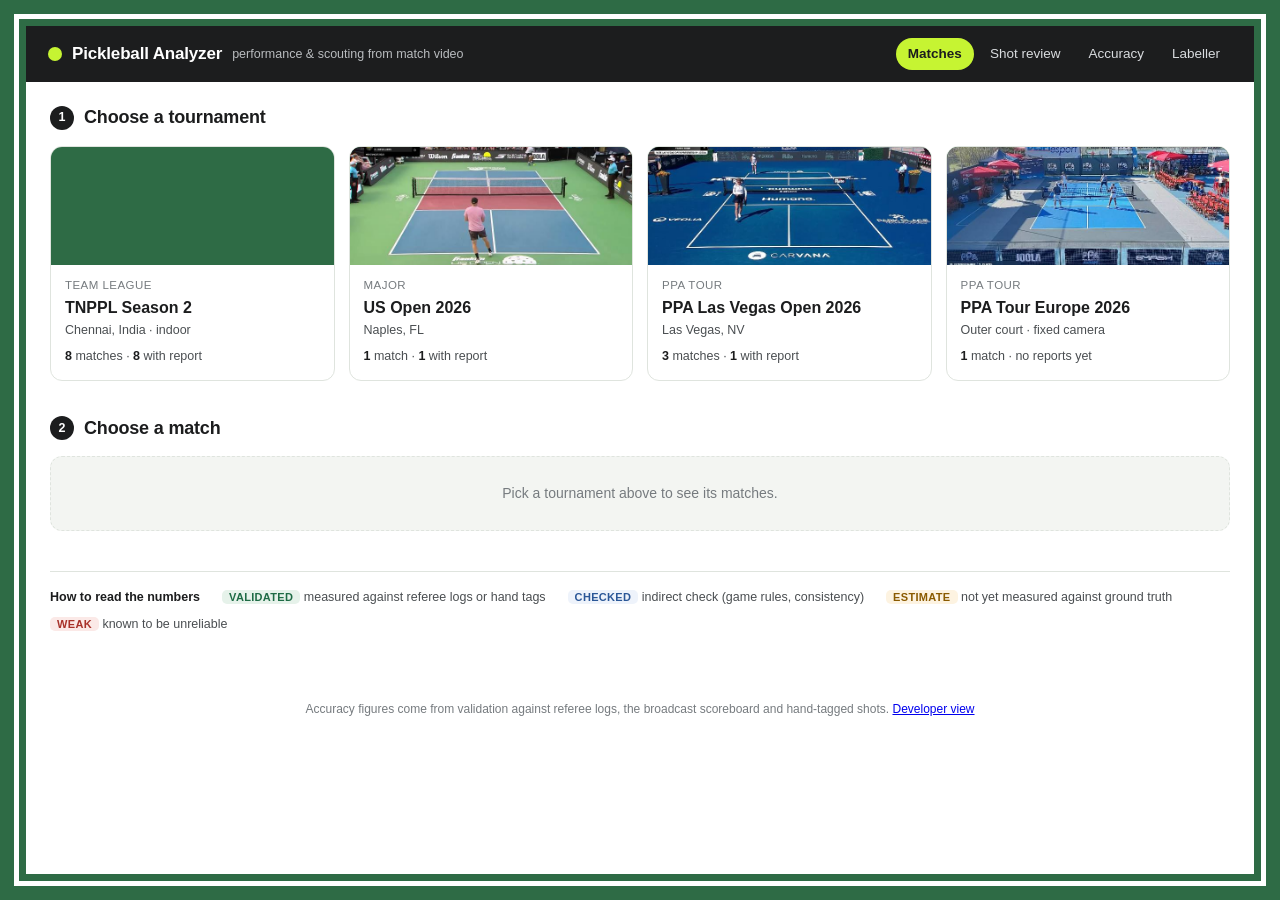
==== commit 270bcf3a: "Home page: tournament selector -> match list; breadcrumb on match pages; phone top bar" ====
--- a/dashboard/index.html
+++ b/dashboard/index.html
@@ -7,16 +7,69 @@
 <style>
 * { box-sizing: border-box; }
 body { font: 14px/1.5 -apple-system, BlinkMacSystemFont, "Segoe UI", Roboto, sans-serif; }
-.intro { display: grid; grid-template-columns: minmax(0, 1.6fr) minmax(260px, 1fr); gap: 22px; align-items: start; }
-@media (max-width: 860px) { .intro { grid-template-columns: 1fr; } }
-.box { border: 1px solid var(--border); border-radius: 12px; padding: 14px 16px; background: var(--surface-2); }
-.box h3 { margin: 0 0 6px; font-size: 14px; color: var(--paddle); }
-.box ul { margin: 0; padding-left: 18px; color: var(--text-secondary); font-size: 13px; }
-.section { margin-top: 30px; }
-.section h2 { font-size: 15px; color: var(--paddle); margin: 0; }
-.section p.sub { margin: 4px 0 0; color: var(--text-muted); font-size: 13px; }
+.step { display: flex; align-items: baseline; gap: 10px; margin: 0 0 14px; }
+.step .n { flex: none; width: 24px; height: 24px; border-radius: 50%; background: var(--paddle); color: #fff; font-size: 12.5px; font-weight: 700;
+  display: inline-flex; align-items: center; justify-content: center; transform: translateY(-2px); }
+.step h2 { margin: 0; font-size: 18px; letter-spacing: -.01em; color: var(--paddle); }
+.step .sub { color: var(--text-muted); font-size: 13px; }
+
+/* step 1: tournaments */
+.tgrid { display: grid; grid-template-columns: repeat(auto-fill, minmax(230px, 1fr)); gap: 14px; }
+.tcard { position: relative; display: flex; flex-direction: column; text-align: left; font: inherit; color: inherit; cursor: pointer;
+  border: 1px solid var(--border); border-radius: 12px; overflow: hidden; background: var(--surface-1); padding: 0;
+  transition: box-shadow .15s, border-color .15s; }
+.tcard:hover { box-shadow: 0 6px 20px rgba(0,0,0,.08); }
+.tcard.on { border-color: var(--court-green); box-shadow: 0 0 0 3px var(--ball); }
+.tcard .thumb { display: block; width: 100%; height: 0; padding-top: 42%; background: var(--court-green) center / cover no-repeat; }
+.tcard .tb { display: grid; gap: 3px; padding: 12px 14px 14px; }
+.tcard .tb > span { display: block; }
+.tcard .tour { font-size: 11.5px; color: var(--text-muted); text-transform: uppercase; letter-spacing: .04em; }
+.tcard .tname { font-size: 16px; font-weight: 700; color: var(--paddle); line-height: 1.3; }
+.tcard .where { font-size: 12.5px; color: var(--text-secondary); }
+.tcard .count { font-size: 12.5px; color: var(--text-secondary); margin-top: 4px; }
+.tcard .count b { color: var(--paddle); }
+.tcard .tick { position: absolute; top: 10px; right: 10px; width: 24px; height: 24px; border-radius: 50%; background: var(--ball);
+  color: var(--paddle); font-weight: 800; font-size: 13px; display: none; align-items: center; justify-content: center; box-shadow: 0 0 0 2px #fff; }
+.tcard.on .tick { display: inline-flex; }
+
+/* step 2: matches of the chosen tournament */
+#matches { margin-top: 34px; }
+.thead { display: flex; flex-wrap: wrap; align-items: flex-end; justify-content: space-between; gap: 10px 20px; margin-bottom: 12px; }
+.filters { display: flex; gap: 6px; flex-wrap: wrap; }
+.group { margin: 18px 0 8px; font-size: 12px; font-weight: 600; color: var(--text-secondary); text-transform: uppercase; letter-spacing: .04em; }
+.mlist { display: grid; gap: 10px; }
+.mrow { display: grid; grid-template-columns: 136px minmax(0, 1fr) auto; gap: 16px; align-items: center; padding: 10px;
+  border: 1px solid var(--border); border-radius: 12px; background: var(--surface-1); text-decoration: none; color: inherit;
+  transition: box-shadow .15s, border-color .15s; }
+a.mrow:hover { border-color: var(--court-green); box-shadow: 0 4px 16px rgba(0,0,0,.07); }
+.mrow.off { opacity: .8; }
+.mrow .thumb { display: block; width: 136px; aspect-ratio: 16 / 9; border-radius: 8px; background: var(--court-green) center / cover no-repeat; }
+.mrow .info { min-width: 0; display: grid; gap: 2px; }
+.mrow h3 { margin: 0; font-size: 15.5px; color: var(--paddle); line-height: 1.3; }
+.mrow .round { font-size: 13px; color: var(--text-secondary); }
+.mrow .res { font-size: 12.5px; color: var(--text-muted); font-variant-numeric: tabular-nums; min-height: 1.5em; }
+.mrow .side { display: flex; flex-direction: column; align-items: flex-end; gap: 6px; }
+.mrow .pills { display: flex; gap: 6px; flex-wrap: wrap; justify-content: flex-end; }
+.mrow .go { font-size: 13px; font-weight: 600; color: var(--court-green); white-space: nowrap; }
+.empty-state { border: 1px dashed var(--border); border-radius: 12px; padding: 26px; text-align: center; color: var(--text-muted); background: var(--surface-2); }
+
+.legend { margin-top: 40px; border-top: 1px solid var(--border); padding-top: 16px; display: flex; flex-wrap: wrap; gap: 8px 22px;
+  font-size: 12.5px; color: var(--text-secondary); align-items: center; }
+.legend b { color: var(--paddle); font-size: 12.5px; }
+
+@media (max-width: 640px) {
+  .tgrid { grid-template-columns: 1fr 1fr; gap: 10px; }
+  .tcard .thumb { padding-top: 48%; }
+  .tcard .tb { padding: 10px 11px 12px; }
+  .tcard .tname { font-size: 14.5px; }
+  .tcard .tb > .where { display: none; }
+  .mrow { grid-template-columns: 88px minmax(0, 1fr); gap: 12px; align-items: start; }
+  .mrow .thumb { width: 88px; }
+  .mrow .side { grid-column: 1 / -1; flex-direction: row; justify-content: space-between; align-items: center; }
+  .mrow .pills { justify-content: flex-start; }
+}
 </style>
-<link rel="stylesheet" href="theme.css?v=3">
+<link rel="stylesheet" href="theme.css?v=4">
 </head>
 <body>
 <div class="topnav">
@@ -24,53 +77,88 @@
   <nav><a href="./" class="on">Matches</a><a href="review.html">Shot review</a><a href="hub.html?tab=accuracy">Accuracy</a><a href="label.html">Labeller</a></nav>
 </div>
 <div class="wrap">
-  <div class="intro">
-    <div class="pagehead">
-      <h1>Matches</h1>
-      <p>Every match is analysed straight from the broadcast video: ball and player tracking, 3D ball flight, shot types,
-        scoring, tactics and pressure - with an accuracy range on every number.</p>
-    </div>
-    <div class="box">
-      <h3>How to read the numbers</h3>
-      <ul>
-        <li><span class="lvl validated">Validated</span> measured against referee logs or hand tags</li>
-        <li><span class="lvl checked">Checked</span> indirect check (game rules, consistency)</li>
-        <li><span class="lvl estimate">Estimate</span> not yet measured against ground truth</li>
-        <li><span class="lvl weak">Weak</span> known to be unreliable - treat as a guess</li>
-      </ul>
-    </div>
+  <div class="step"><span class="n">1</span><h2>Choose a tournament</h2></div>
+  <div class="tgrid" id="tournaments"></div>
+
+  <section id="matches"></section>
+
+  <div class="legend"><b>How to read the numbers</b>
+    <span><span class="lvl validated">Validated</span> measured against referee logs or hand tags</span>
+    <span><span class="lvl checked">Checked</span> indirect check (game rules, consistency)</span>
+    <span><span class="lvl estimate">Estimate</span> not yet measured against ground truth</span>
+    <span><span class="lvl weak">Weak</span> known to be unreliable</span>
   </div>
-  <div class="section"><h2>Full analysis</h2><p class="sub">Singles matches with the complete report, 3D replay and scouting sheet.</p>
-    <div class="mcards" id="full"></div></div>
-  <div class="section"><h2>Doubles - in progress</h2><p class="sub">Processed and used to teach the shot-type model through the review queue. Doubles reports (two servers per side, four players) are not built yet.</p>
-    <div class="mcards" id="dbl"></div></div>
 </div>
 <div class="sitefoot">Accuracy figures come from validation against referee logs, the broadcast scoreboard and hand-tagged shots. <a href="runs.html">Developer view</a></div>
 <script>
+const $ = s => document.querySelector(s);
+const esc = s => String(s ?? "").replace(/[&<>"]/g, c => ({ "&": "&amp;", "<": "&lt;", ">": "&gt;", '"': "&quot;" })[c]);
+let DATA, filter = "all";
+const results = {};  // report id -> "A 64% · B 36% of rallies won · 59 rallies"
+
+async function result(m) {
+  if (!m.report) return "";
+  if (!(m.report in results)) {
+    results[m.report] = fetch(`../outputs/reports/${m.report}.json`, { cache: "no-store" }).then(r => r.json()).then(R => {
+      const [a, b] = Object.keys(R.players), won = n => R.players[n].summary.rallies_won_pct.value;
+      const shots = R.rallies.reduce((s, r) => s + r.n_shots, 0);
+      return `${a} ${won(a)}% · ${b} ${won(b)}% of rallies won  ·  ${R.rallies.length} rallies, ${shots} shots`;
+    }).catch(() => "");
+  }
+  return results[m.report];
+}
+
+function renderTournaments(sel) {
+  $("#tournaments").innerHTML = DATA.tournaments.map(t => {
+    const ms = DATA.matches.filter(m => m.tournament === t.id), rep = ms.filter(m => m.report).length;
+    return `<button class="tcard${t.id === sel ? " on" : ""}" data-t="${t.id}" aria-pressed="${t.id === sel}">
+      <span class="thumb" style="background-image:url('${t.thumb}')"></span><span class="tick">✓</span>
+      <span class="tb"><span class="tour">${esc(t.tour)}</span><span class="tname">${esc(t.name)}</span><span class="where">${esc(t.where)}</span>
+        <span class="count"><b>${ms.length}</b> match${ms.length === 1 ? "" : "es"} · ${rep ? `<b>${rep}</b> with report` : "no reports yet"}</span></span>
+    </button>`;
+  }).join("");
+  document.querySelectorAll(".tcard").forEach(b => b.onclick = () => choose(b.dataset.t, true));
+}
+
+function row(m) {
+  const kind = `<span class="pill dark">${m.type}</span>`;
+  const status = m.report ? `<span class="pill green">Report ready</span>` : `<span class="pill amber">No report yet</span>`;
+  const inner = `<span class="thumb" style="background-image:url('${m.thumb}')"></span>
+    <span class="info"><h3>${esc(m.title)}</h3><span class="round">${esc(m.round)}</span><span class="res" data-res="${m.id}">${m.report ? "…" : esc(m.result || "Used for shot tagging")}</span></span>
+    <span class="side"><span class="pills">${kind}${status}</span>${m.report ? `<span class="go">Open match →</span>` : ""}</span>`;
+  return m.report ? `<a class="mrow" href="hub.html?m=${m.id}">${inner}</a>` : `<a class="mrow off" href="hub.html?m=${m.id}">${inner}</a>`;
+}
+
+function renderMatches(sel) {
+  const t = DATA.tournaments.find(x => x.id === sel);
+  if (!t) {
+    $("#matches").innerHTML = `<div class="step"><span class="n">2</span><h2>Choose a match</h2></div>
+      <div class="empty-state">Pick a tournament above to see its matches.</div>`;
+    return;
+  }
+  const all = DATA.matches.filter(m => m.tournament === sel);
+  const types = [...new Set(all.map(m => m.type))];
+  const ms = all.filter(m => filter === "all" || m.type === filter);
+  const groups = [...new Set(ms.map(m => m.group || ""))];
+  const chips = types.length > 1 ? `<div class="filters">${["all", ...types].map(k => `<button class="chip${k === filter ? " on" : ""}" data-f="${k}">${k === "all" ? "All" : k[0].toUpperCase() + k.slice(1)}<span>${k === "all" ? all.length : all.filter(m => m.type === k).length}</span></button>`).join("")}</div>` : "";
+  $("#matches").innerHTML = `<div class="thead"><div><div class="step" style="margin:0"><span class="n">2</span><h2>Choose a match</h2></div>
+      <div class="step sub" style="margin:4px 0 0 34px">${esc(t.full)} · ${esc(t.where)}</div></div>${chips}</div>
+    ${groups.map(g => `${g ? `<div class="group">Tie · ${esc(g)}</div>` : ""}<div class="mlist">${ms.filter(m => (m.group || "") === g).map(row).join("")}</div>`).join("")}`;
+  document.querySelectorAll(".filters .chip").forEach(b => b.onclick = () => { filter = b.dataset.f; renderMatches(sel); });
+  ms.forEach(async m => { const r = await result(m); const el = document.querySelector(`[data-res="${m.id}"]`); if (el && m.report) el.textContent = r; });
+}
+
+function choose(id, push) {
+  filter = "all";
+  if (push) history.pushState({ t: id }, "", id ? `?t=${id}` : "./");
+  renderTournaments(id); renderMatches(id);
+  if (push && id) $("#matches").scrollIntoView({ behavior: "smooth", block: "start" });
+}
+
 (async () => {
-  const M = (await (await fetch("matches.json", {cache: "no-store"})).json()).matches;
-  const card = async m => {
-    let res = m.result || "", stats = [];
-    if (m.report) {
-      try {
-        const R = await (await fetch(`../outputs/reports/${m.report}.json`, {cache: "no-store"})).json();
-        const [a, b] = Object.keys(R.players);
-        const won = n => R.players[n].summary.rallies_won_pct.value;
-        res = `${a} ${won(a)}% · ${b} ${won(b)}% of rallies won`;
-        stats = [`${R.rallies.length} rallies`, `${R.rallies.reduce((s, r) => s + r.n_shots, 0)} shots`];
-      } catch {}
-    }
-    const chips = m.type === "singles"
-      ? `<span class="pill green">Full report</span><span class="pill green">3D replay</span><span class="pill green">Scouting sheet</span>`
-      : `<span class="pill amber">Shot tagging</span><span class="pill">Doubles report not built yet</span>`;
-    return `<a class="mcard" href="hub.html?m=${m.id}">
-      <div class="thumb" style="background-image:url('${m.thumb}')"><span class="kind pill dark">${m.type}</span></div>
-      <div class="body"><div class="ev">${m.event}</div><h3>${m.title}</h3><div class="res">${m.round}</div>
-        ${res ? `<div class="res">${res}</div>` : ""}${stats.length ? `<div class="res" style="color:var(--text-muted)">${stats.join(" · ")}</div>` : ""}
-        <div class="chips2">${chips}</div></div></a>`;
-  };
-  document.getElementById("full").innerHTML = (await Promise.all(M.filter(m => m.type === "singles").map(card))).join("");
-  document.getElementById("dbl").innerHTML = (await Promise.all(M.filter(m => m.type !== "singles").map(card))).join("");
+  DATA = await (await fetch("matches.json", { cache: "no-store" })).json();
+  choose(new URLSearchParams(location.search).get("t"), false);
+  window.onpopstate = () => choose(new URLSearchParams(location.search).get("t"), false);
 })();
 </script>
 </body>
--- a/dashboard/theme.css
+++ b/dashboard/theme.css
@@ -89,6 +89,13 @@
 .topnav nav a:hover { background: rgba(255,255,255,.08); color: #fff; }
 .topnav nav a.on { background: var(--ball); color: var(--paddle); font-weight: 600; }
 .wrap { max-width: 1240px; margin: 0 auto; padding: 22px 24px 48px; }
+@media (max-width: 640px) {
+  .topnav { padding: 10px 12px; gap: 8px; }
+  .topnav .brand small { display: none; }
+  .topnav nav { flex-wrap: nowrap; overflow-x: auto; width: 100%; scrollbar-width: none; }
+  .topnav nav a { flex: none; padding: 5px 11px; }
+  .wrap { padding: 16px 12px 36px; }
+}
 .pagehead h1 { margin: 0; font-size: 26px; letter-spacing: -.02em; color: var(--paddle); }
 .pagehead p { margin: 6px 0 0; color: var(--text-secondary); max-width: 760px; }
 .mcards { display: grid; grid-template-columns: repeat(auto-fill, minmax(300px, 1fr)); gap: 18px; margin-top: 20px; }
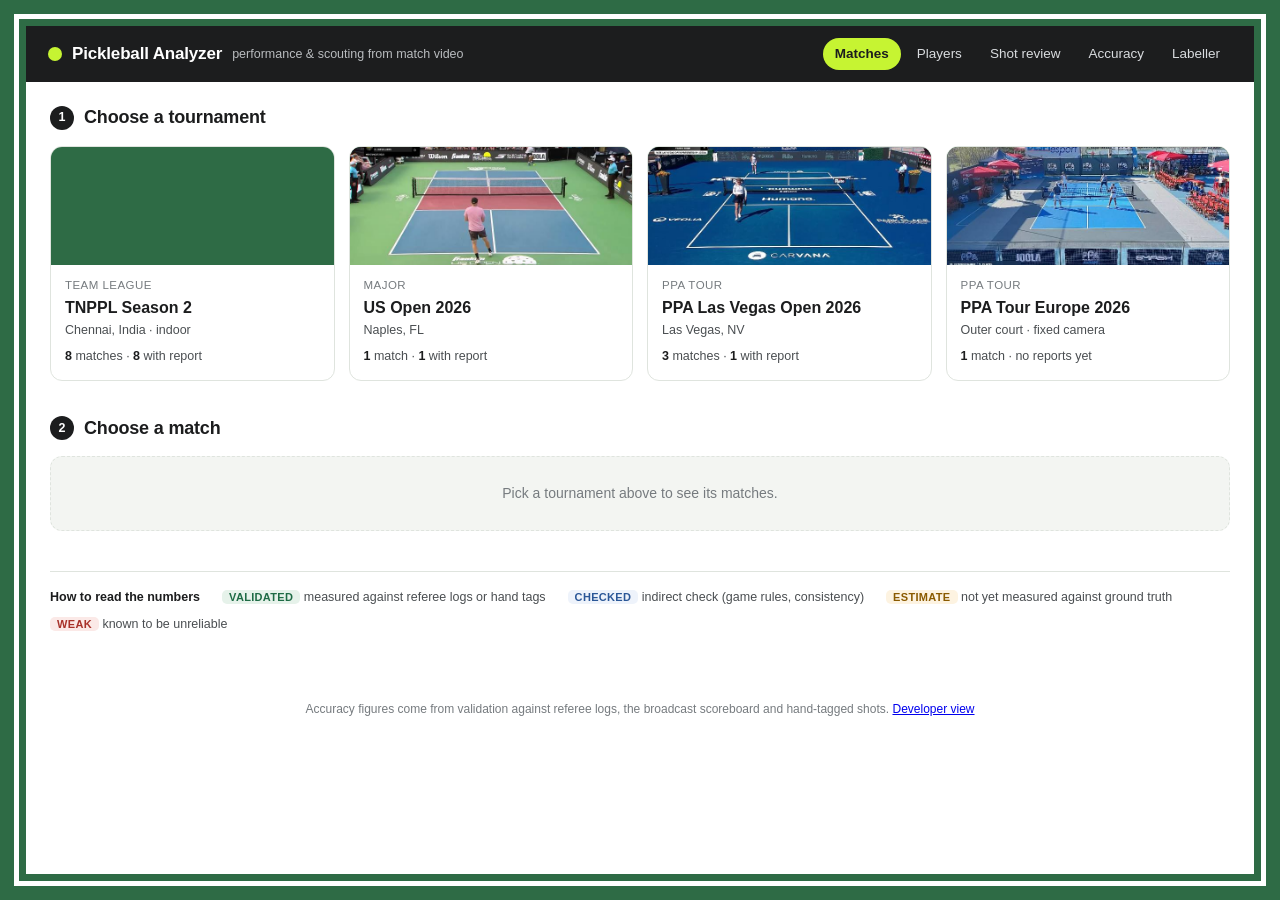
==== commit 09ba5577: "Player profiles across matches: how they play, stats, links to each match; Players page" ====
--- a/dashboard/index.html
+++ b/dashboard/index.html
@@ -74,7 +74,7 @@
 <body>
 <div class="topnav">
   <a class="brand" href="./"><i></i>Pickleball Analyzer <small>performance &amp; scouting from match video</small></a>
-  <nav><a href="./" class="on">Matches</a><a href="review.html">Shot review</a><a href="hub.html?tab=accuracy">Accuracy</a><a href="label.html">Labeller</a></nav>
+  <nav><a href="./" class="on">Matches</a><a href="players.html">Players</a><a href="review.html">Shot review</a><a href="hub.html?tab=accuracy">Accuracy</a><a href="label.html">Labeller</a></nav>
 </div>
 <div class="wrap">
   <div class="step"><span class="n">1</span><h2>Choose a tournament</h2></div>
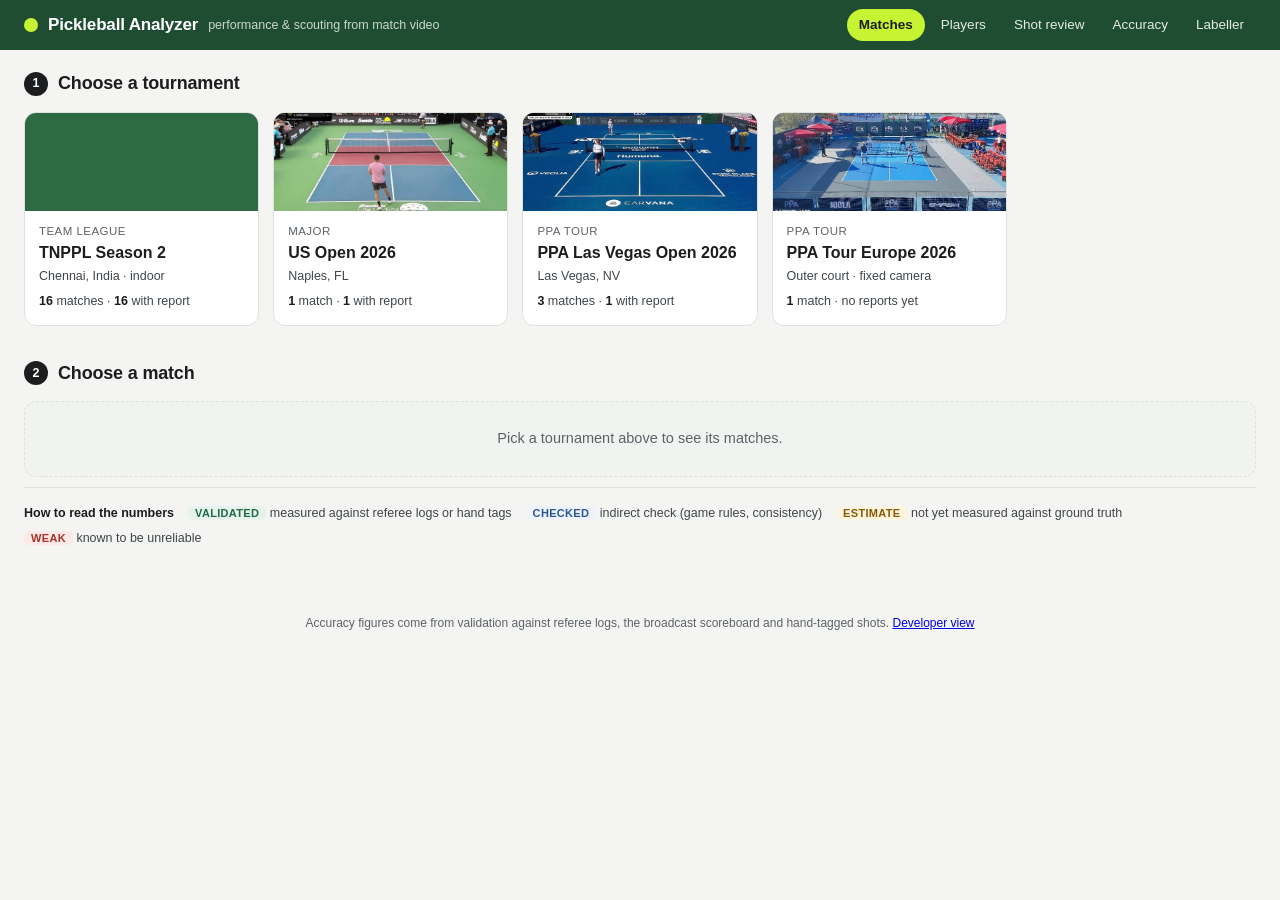
==== commit 08bbdaaf: "Coach workspace redesign (match workspace, court + clip playlist, coaching brief, profiles), doubles" ====
--- a/dashboard/index.html
+++ b/dashboard/index.html
@@ -69,7 +69,7 @@
   .mrow .pills { justify-content: flex-start; }
 }
 </style>
-<link rel="stylesheet" href="theme.css?v=4">
+<link rel="stylesheet" href="theme.css?v=5">
 </head>
 <body>
 <div class="topnav">
@@ -102,7 +102,12 @@
     results[m.report] = fetch(`../outputs/reports/${m.report}.json`, { cache: "no-store" }).then(r => r.json()).then(R => {
       const [a, b] = Object.keys(R.players), won = n => R.players[n].summary.rallies_won_pct.value;
       const shots = R.rallies.reduce((s, r) => s + r.n_shots, 0);
-      return `${a} ${won(a)}% · ${b} ${won(b)}% of rallies won  ·  ${R.rallies.length} rallies, ${shots} shots`;
+      // doubles rally winners from tracking are unreliable (accuracy.js): show the official result instead
+      if (R.type === "doubles") return `${R.official || m.result || "Result not available"}  ·  ${R.rallies.length} rallies, ${shots} shots analysed`;
+      // same rule as the match page: no tracked rally wins when the score-overlay check says they are poor
+      const ck = R.rallies.filter(r => (r.scoreboard || {}).winner), ok = ck.filter(r => r.winner === r.scoreboard.winner).length;
+      if (ck.length >= 5 && ok / ck.length < 0.85) return `${R.official || m.result || "Result not available"}  ·  ${R.rallies.length} rallies, ${shots} shots analysed`;
+      return `${a} ${won(a)}% · ${b} ${won(b)}% of rallies won (tracking)  ·  ${R.rallies.length} rallies, ${shots} shots`;
     }).catch(() => "");
   }
   return results[m.report];
--- a/dashboard/theme.css
+++ b/dashboard/theme.css
@@ -1,36 +1,32 @@
-/* Shared look for every dashboard page: white pages framed like a court (green surround + white court line).
-   Palette from the brand photo: court green, paddle charcoal, ball lime, grip grey.
+/* Shared look for every dashboard page. Light neutral page, white surfaces, forest-green brand accent, a little
+   lime for selection / primary emphasis. Palette from the brand photo: court green, paddle charcoal, ball lime.
    Player colours #1e7b50 / #8a9a12 pass the dataviz palette checks on white (lightness, chroma, colour-blind
-   separation, normal-vision separation, 3:1 contrast). The bright ball lime is too light for data on white,
-   so it is used only as an accent. Loaded after each page's own <style>, so these values win. */
+   separation, 3:1 contrast). Bright lime is too light for text or data on white: accents and selection only.
+   Loaded after each page's own <style>, so these values win. (2026-10-09: the double green page frame was removed.) */
 :root {
   color-scheme: light;
-  --court-green: #2e6b45; --court-green-dark: #245a39; --paddle: #1c1d1e; --ball: #c6f432; --grip: #8a8d8f;
-  --bg: #ffffff; --surface-1: #ffffff; --surface-2: #f3f5f2; --border: #dfe4de;
-  --text-primary: #1c1d1e; --text-secondary: #4a4e51; --text-muted: #767b7f;
+  --court-green: #2e6b45; --court-green-dark: #1f4d32; --paddle: #1c1d1e; --ball: #c6f432; --grip: #8a8d8f;
+  --bg: #f4f5f3; --surface-1: #ffffff; --surface-2: #f1f3f0; --surface-3: #e8ece7; --border: #dde2dc; --border-strong: #c3cbc2;
+  --text-primary: #1c1d1e; --text-secondary: #3f4549; --text-muted: #5c6368;
   --series-1: #1e7b50; --series-2: #8a9a12; --series-3: #4a4e51; --series-4: #b45309;
-  --good: #1e7b50; --bad: #c0392b; --note: #a16207; --warn: #a16207; --bounce: #b45309;
-  --accent-bg: #eef6e6;
+  --good: #1e7b50; --bad: #b3261e; --note: #8a5a00; --warn: #8a5a00; --bounce: #b45309;
+  --accent-bg: #eef6e6; --lime-ink: #3f5200; --lime-bg: #f1f9d6;
+  --focus: #1f4d32;
+  --radius: 10px; --radius-sm: 7px; --shadow-1: 0 1px 2px rgba(20, 30, 22, .06); --shadow-2: 0 6px 20px rgba(20, 30, 22, .10);
   --court: #2e6b45; --court-kitchen: #285f3d; --court-line: #ffffff; --court-out: #3b7d54;
-  /* heatmaps are drawn ON the green court: more time = brighter, ending at ball lime */
+  /* heatmaps drawn on the green court: more time = brighter, ending at ball lime */
   --seq-0: #3a7550; --seq-1: #4f8650; --seq-2: #6a9c4c; --seq-3: #87b446; --seq-4: #a4cc3f; --seq-5: #bde03a; --seq-6: #d6f55a;
+  /* zone share scale (fixed bins, the same for every player so maps can be compared) */
+  --zs-0: #eef2ee; --zs-1: #d3e6d6; --zs-2: #a3cdad; --zs-3: #5f9f72; --zs-4: #2e6b45;
   /* names used by replay3d.html */
-  --card: #ffffff; --ink: #1c1d1e; --muted: #767b7f; --line: #dfe4de; --accent: #1e7b50; --in: #c6f432; --out: #c0392b;
-}
-
-/* the frame: green surround, a white court line, a strip of green, then the white page */
-html { background: var(--court-green); min-height: 100%; }
-body {
-  margin: 14px !important; min-height: calc(100vh - 28px);
-  background: var(--bg) !important; color: var(--text-primary);
-  border: 5px solid #fff;
-  box-shadow: inset 0 0 0 7px var(--court-green);
-  padding: 7px;
-}
-@media (max-width: 600px) { body { margin: 6px !important; border-width: 3px; box-shadow: inset 0 0 0 4px var(--court-green); padding: 4px; } }
-
-/* header: white, with a court-green "kitchen line" underneath and a ball before the title */
-header { background: var(--surface-1) !important; border-bottom: 3px solid var(--court-green) !important; }
+  --card: #ffffff; --ink: #1c1d1e; --muted: #5c6368; --line: #dde2dc; --accent: #1e7b50; --in: #c6f432; --out: #b3261e;
+}
+
+html { background: var(--bg); min-height: 100%; }
+body { margin: 0; min-height: 100vh; background: var(--bg) !important; color: var(--text-primary); }
+
+/* tool-page header (labeller, review ...): white with a thin green rule and a ball before the title */
+header { background: var(--surface-1) !important; border-bottom: 1px solid var(--border) !important; box-shadow: inset 0 -2px 0 var(--court-green); }
 header h1 { color: var(--paddle); letter-spacing: -.01em; }
 header h1::before { content: ""; display: inline-block; width: 13px; height: 13px; border-radius: 50%; margin-right: 9px;
   vertical-align: -1px; background: var(--ball); box-shadow: inset 0 0 0 1px rgba(0,0,0,.18); }
@@ -38,7 +34,9 @@
 /* tabs and buttons: paddle charcoal when active, lime ring on focus */
 .tab.on { background: var(--paddle) !important; color: #fff !important; border-color: var(--paddle) !important; }
 .tab:hover, .clip:hover, button.plain:hover { border-color: var(--court-green) !important; }
-button:focus-visible, select:focus-visible, .tab:focus-visible { outline: 2px solid var(--ball); outline-offset: 2px; }
+/* visible keyboard focus everywhere: dark green ring (lime alone is too faint on white) */
+:where(a, button, select, input, textarea, summary, [tabindex]):focus-visible { outline: 3px solid var(--focus); outline-offset: 2px; border-radius: 4px; }
+svg :where([tabindex]):focus-visible { outline: none; }
 
 /* cards and tiles: white on white, separated by a light line; values in charcoal */
 .card, .tile { background: var(--surface-1); border-color: var(--border); }
@@ -80,21 +78,22 @@
 
 /* ---------- site shell (home + match hub) ---------- */
 .topnav { display: flex; align-items: center; justify-content: space-between; gap: 16px; flex-wrap: wrap;
-  padding: 12px 22px; background: var(--paddle); color: #fff; }
+  padding: 9px 24px; background: var(--court-green-dark); color: #fff; }
 .topnav .brand { display: flex; align-items: center; gap: 10px; font-weight: 700; letter-spacing: -.01em; font-size: 17px; color: #fff; text-decoration: none; }
 .topnav .brand i { width: 14px; height: 14px; border-radius: 50%; background: var(--ball); display: inline-block; }
-.topnav .brand small { font-weight: 500; color: #b9bcbf; font-size: 12.5px; letter-spacing: 0; }
+.topnav .brand small { font-weight: 500; color: #c9d8cd; font-size: 12.5px; letter-spacing: 0; }
 .topnav nav { display: flex; gap: 4px; flex-wrap: wrap; }
-.topnav nav a { color: #d9dcdf; text-decoration: none; font-size: 13.5px; padding: 6px 12px; border-radius: 999px; }
-.topnav nav a:hover { background: rgba(255,255,255,.08); color: #fff; }
+.topnav nav a { color: #e3ece5; text-decoration: none; font-size: 13.5px; padding: 6px 12px; border-radius: 999px; }
+.topnav nav a:hover { background: rgba(255,255,255,.10); color: #fff; }
+.topnav nav a:focus-visible, .topnav .brand:focus-visible { outline-color: var(--ball); }
 .topnav nav a.on { background: var(--ball); color: var(--paddle); font-weight: 600; }
-.wrap { max-width: 1240px; margin: 0 auto; padding: 22px 24px 48px; }
+.wrap { max-width: 1320px; margin: 0 auto; padding: 20px 24px 48px; }
 @media (max-width: 640px) {
   .topnav { padding: 10px 12px; gap: 8px; }
   .topnav .brand small { display: none; }
   .topnav nav { flex-wrap: nowrap; overflow-x: auto; width: 100%; scrollbar-width: none; }
   .topnav nav a { flex: none; padding: 5px 11px; }
-  .wrap { padding: 16px 12px 36px; }
+  .wrap { padding: 14px 16px 36px; }
 }
 .pagehead h1 { margin: 0; font-size: 26px; letter-spacing: -.02em; color: var(--paddle); }
 .pagehead p { margin: 6px 0 0; color: var(--text-secondary); max-width: 760px; }
@@ -138,3 +137,273 @@
 html.embed body { margin: 0 !important; border: 0 !important; box-shadow: none !important; padding: 0 !important; min-height: 0 !important; }
 html.embed header h1, html.embed header .sub, html.embed header .small, html.embed .noembed { display: none !important; }
 html.embed header { border-bottom: 1px solid var(--border) !important; padding-top: 10px !important; padding-bottom: 10px !important; }
+
+/* ======================================================================================================
+   Coach workspace (hub.html), coaching brief (scout.html) and player profiles (player.html), 2026-10-09.
+   One vocabulary everywhere: evidence badges, zone shading, segmented controls, panels.
+   ====================================================================================================== */
+*, *::before, *::after { box-sizing: border-box; }
+body { font: 14.5px/1.5 -apple-system, BlinkMacSystemFont, "Segoe UI", Roboto, "Helvetica Neue", sans-serif; }
+.tnum { font-variant-numeric: tabular-nums; }
+.sr { position: absolute !important; width: 1px; height: 1px; overflow: hidden; clip: rect(0 0 0 0); white-space: nowrap; }
+.crumb { display: flex; flex-wrap: wrap; align-items: center; gap: 4px 6px; font-size: 13px; color: var(--text-muted); margin: 0 0 6px; }
+.crumb a { color: var(--court-green); text-decoration: none; font-weight: 600; } .crumb a:hover { text-decoration: underline; }
+.crumb .here { color: var(--text-secondary); overflow-wrap: anywhere; }
+
+/* buttons */
+.btn { display: inline-flex; align-items: center; justify-content: center; gap: 6px; font: inherit; font-size: 13.5px; font-weight: 600; line-height: 1.2;
+  border: 1px solid var(--border-strong); background: var(--surface-1); color: var(--paddle); border-radius: 8px; padding: 7px 12px; min-height: 36px;
+  cursor: pointer; text-decoration: none; white-space: nowrap; }
+.btn:hover { border-color: var(--court-green); background: var(--surface-2); }
+.btn.primary { background: var(--court-green); border-color: var(--court-green); color: #fff; }
+.btn.primary:hover { background: var(--court-green-dark); }
+.btn.lime { background: var(--ball); border-color: #a9d12a; color: var(--paddle); }
+.btn.lime:hover { background: #b8e82a; }
+.btn.ghost { border-color: transparent; background: transparent; color: var(--court-green); padding-left: 6px; padding-right: 6px; }
+.btn.ghost:hover { background: var(--surface-2); }
+.btn.sm { font-size: 12.5px; padding: 4px 9px; min-height: 30px; }
+.btn[disabled], .btn[aria-disabled="true"] { opacity: .5; cursor: not-allowed; }
+.linkbtn { font: inherit; border: 0; background: none; padding: 0; color: var(--court-green); font-weight: 600; cursor: pointer; text-decoration: underline; text-underline-offset: 2px; }
+
+/* segmented control (situation, map view, display mode, player) */
+.seg { display: inline-flex; flex-wrap: wrap; gap: 2px; padding: 3px; border-radius: 10px; background: var(--surface-3); }
+.seg button { font: inherit; font-size: 13.5px; border: 0; background: transparent; color: var(--text-secondary); padding: 6px 12px; border-radius: 7px;
+  cursor: pointer; min-height: 34px; display: inline-flex; align-items: center; gap: 6px; }
+.seg button:hover { color: var(--paddle); background: rgba(255,255,255,.6); }
+.seg button[aria-pressed="true"] { background: var(--surface-1); color: var(--paddle); font-weight: 650; box-shadow: 0 1px 2px rgba(0,0,0,.12), inset 0 -2px 0 var(--court-green); }
+.seg button .n { font-size: 12px; color: var(--text-muted); font-weight: 500; }
+.seg.sm button { font-size: 12.5px; padding: 4px 10px; min-height: 30px; }
+.dot { width: 10px; height: 10px; border-radius: 50%; display: inline-block; flex: none; }
+
+/* evidence badges: words, not colour alone */
+.badge { display: inline-flex; align-items: center; gap: 4px; font-size: 11.5px; font-weight: 650; line-height: 1.3; border-radius: 5px; padding: 1px 7px;
+  border: 1px solid; white-space: nowrap; vertical-align: 1px; }
+.badge.human { color: #1e5c3a; background: #e5f2ea; border-color: #b9dbc6; }
+.badge.auto { color: #2b4f7a; background: #ebf1f9; border-color: #c4d4ea; }
+.badge.proxy { color: #6a4b00; background: #fbf3df; border-color: #ead7a4; }
+.badge.est { color: #3f4549; background: var(--surface-2); border-color: var(--border-strong); }
+.badge.exp { color: #7a2e1f; background: #fbece8; border-color: #efc5bb; }
+.badge.limited { color: #6a4b00; background: #fff; border-color: #d9b860; border-style: dashed; }
+.badge.recon { color: #3f4549; background: #fff; border-color: var(--border-strong); }
+.badge.official { color: #1e5c3a; background: #fff; border-color: #8cc3a1; }
+
+/* match header */
+.mh { display: flex; flex-wrap: wrap; justify-content: space-between; align-items: flex-end; gap: 10px 24px; }
+.mh .ev { font-size: 12.5px; color: var(--text-muted); letter-spacing: .02em; }
+.mh h1 { margin: 2px 0 4px; font-size: 24px; line-height: 1.2; letter-spacing: -.015em; color: var(--paddle); overflow-wrap: anywhere; }
+.mh .who-line { display: flex; flex-wrap: wrap; gap: 4px 14px; font-size: 13.5px; color: var(--text-secondary); }
+.mh .who-line > span { display: inline-flex; align-items: center; gap: 6px; flex-wrap: wrap; }
+.mh .who-line a { color: inherit; text-decoration: underline; text-decoration-color: var(--border-strong); text-underline-offset: 3px; }
+.mh .who-line a:hover { text-decoration-color: var(--court-green); }
+.mh-res { display: grid; gap: 4px; justify-items: start; text-align: left; font-size: 13px; color: var(--text-secondary); max-width: 100%; margin-left: auto; }
+.mh-res .off { font-size: 15px; font-weight: 650; color: var(--paddle); overflow-wrap: anywhere; }
+.mh-res .rc { font-variant-numeric: tabular-nums; }
+.fmt { font-size: 11.5px; font-weight: 700; letter-spacing: .04em; text-transform: uppercase; color: var(--court-green); border: 1px solid #b9dbc6;
+  background: #eef6f0; border-radius: 5px; padding: 1px 7px; margin-right: 6px; vertical-align: 2px; }
+@media (max-width: 700px) { .mh h1 { font-size: 20px; } .mh-res { margin-left: 0; } }
+
+/* workspace bar: section navigation + who + actions; sticky but one compact row */
+.wsbar { position: sticky; top: 0; z-index: 30; margin: 14px -24px 0; padding: 8px 24px; background: rgba(244,245,243,.94);
+  backdrop-filter: saturate(1.4) blur(6px); border-bottom: 1px solid var(--border); display: flex; flex-wrap: wrap; align-items: center; gap: 8px 14px; }
+.secnav { display: flex; gap: 2px; overflow-x: auto; scrollbar-width: none; flex: 1 1 auto; min-width: 0; }
+.secnav a { flex: none; text-decoration: none; color: var(--text-secondary); font-size: 14px; font-weight: 550; padding: 7px 12px; border-radius: 8px; white-space: nowrap; }
+.secnav a:hover { background: var(--surface-3); color: var(--paddle); }
+.secnav a[aria-current="page"] { background: var(--court-green); color: #fff; }
+.secnav a.adv { color: var(--text-muted); font-weight: 500; }
+.secnav a.adv[aria-current="page"] { background: var(--paddle); color: #fff; }
+.secnav a[aria-disabled="true"] { opacity: .45; pointer-events: none; }
+.secnav .sep { flex: none; width: 1px; background: var(--border-strong); margin: 6px 4px; }
+.who { display: flex; align-items: center; gap: 8px; min-width: 0; flex-wrap: wrap; }
+.who > label { font-size: 12.5px; color: var(--text-muted); }
+.who select { font: inherit; font-size: 14px; font-weight: 600; color: var(--paddle); border: 1px solid var(--border-strong); border-radius: 8px; padding: 6px 30px 6px 10px;
+  background: var(--surface-1); max-width: min(380px, 100%); min-height: 36px; text-overflow: ellipsis; }
+.wsactions { display: flex; gap: 6px; align-items: center; flex-wrap: wrap; }
+@media (max-width: 640px) {
+  .wsbar { margin: 12px -16px 0; padding: 6px 16px; gap: 6px; flex-wrap: wrap; }
+  .secnav { order: 2; flex-basis: 100%; }
+  .secnav a { padding: 6px 10px; }
+  .who { order: 1; flex: 1 1 0; min-width: 0; flex-wrap: nowrap; }
+  .who .seg { flex-wrap: nowrap; overflow-x: auto; max-width: 100%; scrollbar-width: none; }
+  .who .seg button { flex: none; }
+  .who > label { display: none; }
+  .who select { max-width: 100%; width: 100%; }
+  .wsactions { order: 1; flex: none; }
+  .wsactions .cov { display: none; }
+}
+.cov { font-size: 12.5px; color: var(--text-secondary); border: 1px solid var(--border); background: var(--surface-1); border-radius: 8px; padding: 6px 10px; cursor: pointer; font-family: inherit; min-height: 36px; }
+.cov:hover { border-color: var(--court-green); }
+.cov b { color: var(--paddle); font-variant-numeric: tabular-nums; }
+
+/* sections and panels */
+.wsec { padding-top: 18px; }
+.wsec[hidden] { display: none !important; }
+.wsec > .head { display: flex; flex-wrap: wrap; align-items: baseline; justify-content: space-between; gap: 6px 16px; margin: 0 0 12px; }
+.wsec > .head h2 { margin: 0; font-size: 19px; letter-spacing: -.01em; color: var(--paddle); }
+.wsec > .head p { margin: 0; color: var(--text-secondary); font-size: 13.5px; }
+.panel { background: var(--surface-1); border: 1px solid var(--border); border-radius: var(--radius); padding: 16px 18px; min-width: 0; box-shadow: var(--shadow-1); }
+.panel > h3, .panel .ph { margin: 0 0 4px; font-size: 15.5px; color: var(--paddle); }
+.panel .sub { margin: 0 0 12px; color: var(--text-secondary); font-size: 13px; }
+.panel + .panel { margin-top: 16px; }
+.cols > .panel + .panel, .obs-grid > * + * { margin-top: 0; }
+.cols { display: grid; gap: 16px; grid-template-columns: repeat(auto-fit, minmax(min(340px, 100%), 1fr)); align-items: start; }
+.note { font-size: 12.5px; color: var(--text-muted); line-height: 1.5; }
+.note b { color: var(--text-secondary); }
+.state-empty { border: 1px dashed var(--border-strong); border-radius: var(--radius); padding: 18px; color: var(--text-secondary); background: var(--surface-2); font-size: 13.5px; }
+.state-empty b { color: var(--paddle); }
+.loading { color: var(--text-muted); padding: 40px 0; text-align: center; }
+.qline { font-size: 12.5px; color: var(--text-secondary); display: flex; flex-wrap: wrap; gap: 4px 10px; align-items: center; }
+
+/* observations */
+.obs-grid { display: grid; gap: 14px; grid-template-columns: repeat(auto-fill, minmax(min(330px, 100%), 1fr)); }
+.obs { display: flex; flex-direction: column; gap: 8px; background: var(--surface-1); border: 1px solid var(--border); border-top: 3px solid var(--court-green);
+  border-radius: var(--radius); padding: 14px 16px; box-shadow: var(--shadow-1); min-width: 0; }
+.obs h3 { margin: 0; font-size: 16px; line-height: 1.35; color: var(--paddle); }
+.obs .measure { font-size: 15px; font-weight: 650; color: var(--text-primary); font-variant-numeric: tabular-nums; }
+.obs .scope { font-size: 12.5px; color: var(--text-secondary); }
+.obs ul.q { margin: 0; padding: 0 0 0 16px; font-size: 12.5px; color: var(--text-muted); }
+.obs .badges { display: flex; flex-wrap: wrap; gap: 5px; }
+.obs .actions { margin-top: auto; display: flex; flex-wrap: wrap; gap: 6px; align-items: center; padding-top: 4px; }
+.obs-none { font-size: 13.5px; }
+.sumstrip { display: grid; grid-template-columns: repeat(auto-fit, minmax(min(210px, 100%), 1fr)); gap: 0; border: 1px solid var(--border); border-radius: var(--radius);
+  background: var(--surface-1); overflow: hidden; }
+.sumstrip > div { padding: 12px 16px; border-right: 1px solid var(--border); border-bottom: 1px solid var(--border); margin: 0 -1px -1px 0; min-width: 0; }
+.sumstrip .l { font-size: 12.5px; color: var(--text-secondary); }
+.sumstrip .v { font-size: 20px; font-weight: 700; color: var(--paddle); font-variant-numeric: tabular-nums; line-height: 1.3; }
+.sumstrip .v small { font-size: 13px; font-weight: 500; color: var(--text-secondary); }
+.sumstrip .n { font-size: 12px; color: var(--text-muted); }
+
+/* filters */
+.filterbar { display: flex; flex-wrap: wrap; align-items: center; gap: 8px 12px; margin: 0 0 12px; }
+.filterbar .lbl { font-size: 12.5px; color: var(--text-muted); }
+.morebox { position: relative; }
+.morebox > summary { list-style: none; } .morebox > summary::-webkit-details-marker { display: none; }
+.morepanel { position: absolute; z-index: 25; top: calc(100% + 6px); left: 0; width: min(360px, calc(100vw - 32px)); background: var(--surface-1); border: 1px solid var(--border-strong);
+  border-radius: var(--radius); box-shadow: var(--shadow-2); padding: 14px; display: grid; gap: 12px; }
+.morepanel label { display: grid; gap: 4px; font-size: 12.5px; color: var(--text-secondary); font-weight: 600; }
+.morepanel select { font: inherit; font-size: 14px; border: 1px solid var(--border-strong); border-radius: 8px; padding: 6px 8px; background: var(--surface-1); color: var(--paddle); min-height: 36px; }
+.morepanel .hint { font-weight: 400; color: var(--text-muted); font-size: 12px; }
+.activechips { display: flex; flex-wrap: wrap; gap: 6px; align-items: center; }
+.xchip { display: inline-flex; align-items: center; gap: 6px; font-size: 12.5px; background: var(--lime-bg); border: 1px solid #d5ea8f; color: var(--lime-ink);
+  border-radius: 999px; padding: 3px 4px 3px 10px; max-width: 100%; }
+.xchip button { font: inherit; border: 0; background: rgba(0,0,0,.06); color: var(--paddle); border-radius: 999px; width: 22px; height: 22px; cursor: pointer; line-height: 1; }
+.xchip button:hover { background: rgba(0,0,0,.14); }
+.xchip.na { background: var(--surface-2); border-color: var(--border); color: var(--text-muted); }
+.matchcount { font-size: 13px; color: var(--text-secondary); margin-left: auto; }
+.matchcount b { color: var(--paddle); font-variant-numeric: tabular-nums; }
+.flash { font-size: 12.5px; color: var(--note); background: #fdf6e6; border: 1px solid #f0dca8; border-radius: 8px; padding: 6px 10px; margin: 0 0 10px; }
+
+/* placement layout: court | selection + video */
+.pl-layout { display: grid; gap: 16px; grid-template-columns: minmax(0, 1fr) minmax(0, 1.1fr); align-items: start; }
+@media (max-width: 1060px) { .pl-layout { grid-template-columns: 1fr; } }
+.courtbar { display: flex; flex-wrap: wrap; gap: 8px 12px; align-items: center; justify-content: space-between; margin-bottom: 8px; }
+.orient { font-size: 12.5px; color: var(--text-secondary); margin: 0 0 6px; }
+.court { width: 100%; max-width: 560px; display: block; margin: 0 auto; }
+.court text { font-family: inherit; }
+.court .zc { cursor: pointer; }
+.court .zc:hover .zr { stroke: var(--paddle); stroke-width: 2.5; }
+.court .zc:focus-visible .zr, .court .zc.sel .zr { stroke: var(--paddle); stroke-width: 3; }
+.court .zc.sel .zsel { display: block; }
+.court .zsel { display: none; }
+.court .pt { cursor: pointer; }
+.court .pt:focus-visible { outline: none; }
+.court .pt:focus-visible .ring, .court .pt.cur .ring { stroke: var(--paddle); stroke-width: 2.5; }
+.court .rowlbl { cursor: pointer; }
+.court .rowlbl:hover text, .court .rowlbl:focus-visible text { text-decoration: underline; }
+.legend { display: flex; flex-wrap: wrap; gap: 6px 14px; align-items: center; font-size: 12.5px; color: var(--text-secondary); margin-top: 10px; }
+.legend .sw { display: inline-block; width: 22px; height: 14px; border-radius: 3px; vertical-align: -2px; margin-right: 5px; border: 1px solid rgba(0,0,0,.12); }
+.legend svg { vertical-align: -3px; margin-right: 4px; }
+.nz { display: flex; flex-wrap: wrap; gap: 6px; margin-top: 10px; }
+.nz button { font: inherit; font-size: 12.5px; border: 1px dashed var(--border-strong); background: var(--surface-1); color: var(--text-secondary); border-radius: 8px; padding: 4px 9px; cursor: pointer; min-height: 32px; }
+.nz button:hover { border-color: var(--court-green); color: var(--paddle); }
+.nz button[aria-pressed="true"] { border-style: solid; border-color: var(--paddle); color: var(--paddle); background: var(--lime-bg); font-weight: 650; }
+.nz button b { color: var(--paddle); font-variant-numeric: tabular-nums; }
+.statusline { font-size: 12.5px; color: var(--text-secondary); margin-top: 8px; line-height: 1.6; }
+.statusline b { color: var(--paddle); font-variant-numeric: tabular-nums; }
+
+.selpanel { border-left: 4px solid var(--ball); }
+.selpanel .slabel { font-size: 15px; font-weight: 700; color: var(--paddle); overflow-wrap: anywhere; }
+.selpanel .big { display: flex; flex-wrap: wrap; align-items: baseline; gap: 4px 10px; margin: 6px 0; }
+.selpanel .big .num1 { font-size: 30px; font-weight: 750; color: var(--paddle); font-variant-numeric: tabular-nums; line-height: 1.1; }
+.selpanel .big .of { color: var(--text-secondary); font-size: 14px; }
+.speedrow { display: flex; flex-wrap: wrap; gap: 4px 14px; font-size: 13.5px; color: var(--text-secondary); margin: 2px 0 10px; }
+.speedrow b { color: var(--paddle); font-size: 16px; font-variant-numeric: tabular-nums; }
+.selactions { display: flex; flex-wrap: wrap; gap: 8px; align-items: center; }
+
+/* video + playlist */
+.player { display: grid; gap: 8px; }
+.player .vwrap { position: relative; background: #0d0f0e; border-radius: 9px; overflow: hidden; aspect-ratio: 16 / 9; }
+.player video { width: 100%; height: 100%; display: block; background: #0d0f0e; }
+.player .vmsg { position: absolute; inset: 0; display: flex; align-items: center; justify-content: center; text-align: center; padding: 20px; color: #e8ece9; font-size: 13.5px; }
+.player .now { display: flex; flex-wrap: wrap; justify-content: space-between; gap: 4px 12px; align-items: baseline; }
+.player .now .t { font-weight: 650; color: var(--paddle); font-size: 14px; overflow-wrap: anywhere; }
+.player .now .pos { font-size: 13px; color: var(--text-secondary); font-variant-numeric: tabular-nums; white-space: nowrap; }
+.player .ctrl { display: flex; flex-wrap: wrap; gap: 6px; align-items: center; }
+.player .ctrl label { font-size: 12.5px; color: var(--text-secondary); display: inline-flex; gap: 5px; align-items: center; margin-left: auto; }
+.playlist { list-style: none; margin: 0; padding: 0; max-height: 360px; overflow-y: auto; border: 1px solid var(--border); border-radius: 9px; background: var(--surface-1); }
+.playlist li + li { border-top: 1px solid var(--border); }
+.playlist button { all: unset; box-sizing: border-box; display: grid; grid-template-columns: 30px minmax(0, 1fr) auto; gap: 2px 10px; width: 100%; padding: 8px 10px; cursor: pointer; font-size: 13px; }
+.playlist button:hover { background: var(--surface-2); }
+.playlist button:focus-visible { outline: 3px solid var(--focus); outline-offset: -3px; }
+.playlist .i { color: var(--text-muted); font-variant-numeric: tabular-nums; grid-row: span 2; align-self: center; text-align: right; }
+.playlist .a { color: var(--paddle); font-weight: 600; overflow-wrap: anywhere; }
+.playlist .b { color: var(--text-secondary); font-size: 12.5px; grid-column: 2; overflow-wrap: anywhere; }
+.playlist .c { grid-row: span 2; align-self: center; text-align: right; font-variant-numeric: tabular-nums; color: var(--paddle); font-weight: 650; white-space: nowrap; }
+.playlist .c small { display: block; font-weight: 500; color: var(--text-muted); font-size: 11.5px; }
+.playlist li[aria-current="true"] button { background: var(--lime-bg); box-shadow: inset 4px 0 0 var(--court-green); }
+.playlist li[aria-current="true"] .i { color: var(--paddle); font-weight: 700; }
+.player-idle { border: 1px dashed var(--border-strong); border-radius: 9px; padding: 16px; color: var(--text-secondary); font-size: 13.5px; background: var(--surface-2); }
+
+/* disclosure blocks (secondary detail) */
+details.more { border: 1px solid var(--border); border-radius: var(--radius); background: var(--surface-1); }
+details.more + details.more { margin-top: 10px; }
+details.more > summary { cursor: pointer; padding: 12px 16px; font-weight: 650; color: var(--paddle); font-size: 14.5px; list-style: none; display: flex; flex-wrap: wrap; gap: 4px 10px; align-items: center; }
+details.more > summary::-webkit-details-marker { display: none; }
+details.more > summary::after { content: "Show"; font-size: 12.5px; font-weight: 600; color: var(--court-green); margin-left: auto; }
+details.more[open] > summary::after { content: "Hide"; }
+details.more > summary .s { font-weight: 400; color: var(--text-muted); font-size: 12.5px; }
+details.more > .body { padding: 0 16px 16px; }
+table.t { width: 100%; border-collapse: collapse; font-variant-numeric: tabular-nums; font-size: 13.5px; }
+table.t th, table.t td { text-align: left; padding: 7px 8px; border-bottom: 1px solid var(--border); vertical-align: top; }
+table.t th { color: var(--text-secondary); font-weight: 600; font-size: 12.5px; }
+table.t td.r, table.t th.r { text-align: right; }
+.tablewrap { overflow-x: auto; }
+table.t a { color: var(--court-green); font-weight: 600; text-decoration: none; } table.t a:hover { text-decoration: underline; }
+
+/* movement */
+.mtiles { display: grid; gap: 12px; grid-template-columns: repeat(auto-fit, minmax(min(200px, 100%), 1fr)); }
+.mtile { border: 1px solid var(--border); border-radius: var(--radius); padding: 12px 14px; background: var(--surface-1); }
+.mtile .l { font-size: 12.5px; color: var(--text-secondary); }
+.mtile .v { font-size: 22px; font-weight: 700; color: var(--paddle); font-variant-numeric: tabular-nums; line-height: 1.3; }
+.mtile .v small { font-size: 13px; font-weight: 500; color: var(--text-secondary); }
+.mtile .n { font-size: 12px; color: var(--text-muted); }
+.mtile .btn { margin-top: 6px; }
+
+/* data quality dialog */
+dialog.dq { border: 0; border-radius: 12px; padding: 0; width: min(760px, calc(100vw - 24px)); max-height: calc(100vh - 40px); box-shadow: 0 20px 60px rgba(0,0,0,.3); color: var(--text-primary); }
+dialog.dq::backdrop { background: rgba(15, 25, 18, .45); }
+dialog.dq .dqh { position: sticky; top: 0; background: var(--surface-1); display: flex; justify-content: space-between; align-items: center; padding: 14px 18px; border-bottom: 1px solid var(--border); }
+dialog.dq .dqh h2 { margin: 0; font-size: 17px; color: var(--paddle); }
+dialog.dq .dqb { padding: 14px 18px 20px; display: grid; gap: 14px; font-size: 13.5px; }
+dialog.dq h3 { margin: 0 0 4px; font-size: 14px; color: var(--paddle); }
+dialog.dq ul { margin: 0; padding-left: 18px; color: var(--text-secondary); }
+dialog.dq li { margin: 2px 0; }
+
+@media (max-width: 1100px) {
+  .filterbar { position: relative; }
+  .morebox { position: static; }
+  .morepanel { left: 0; right: auto; width: min(420px, 100%); }
+}
+@media print {
+  html, body { background: #fff !important; }
+  .topnav, .wsbar, .noprint, .btn, .seg, dialog, .sitefoot { display: none !important; }
+  .panel, .obs { box-shadow: none !important; break-inside: avoid; }
+  a { color: inherit !important; text-decoration: none !important; }
+  .wrap { max-width: none; padding: 0; }
+}
+[hidden] { display: none !important; }
+/* Clips section on wide screens: video left, playlist right */
+@media (min-width: 1100px) {
+  #clipSlot .player { grid-template-columns: minmax(0, 1.8fr) minmax(320px, 1fr); grid-template-areas: "now now" "v list" "ctrl list" "desc list"; column-gap: 16px; align-items: start; }
+  #clipSlot .player .now { grid-area: now; } #clipSlot .player .vwrap { grid-area: v; } #clipSlot .player .ctrl { grid-area: ctrl; }
+  #clipSlot .player #plDesc { grid-area: desc; } #clipSlot .player .playlist { grid-area: list; max-height: 620px; }
+}
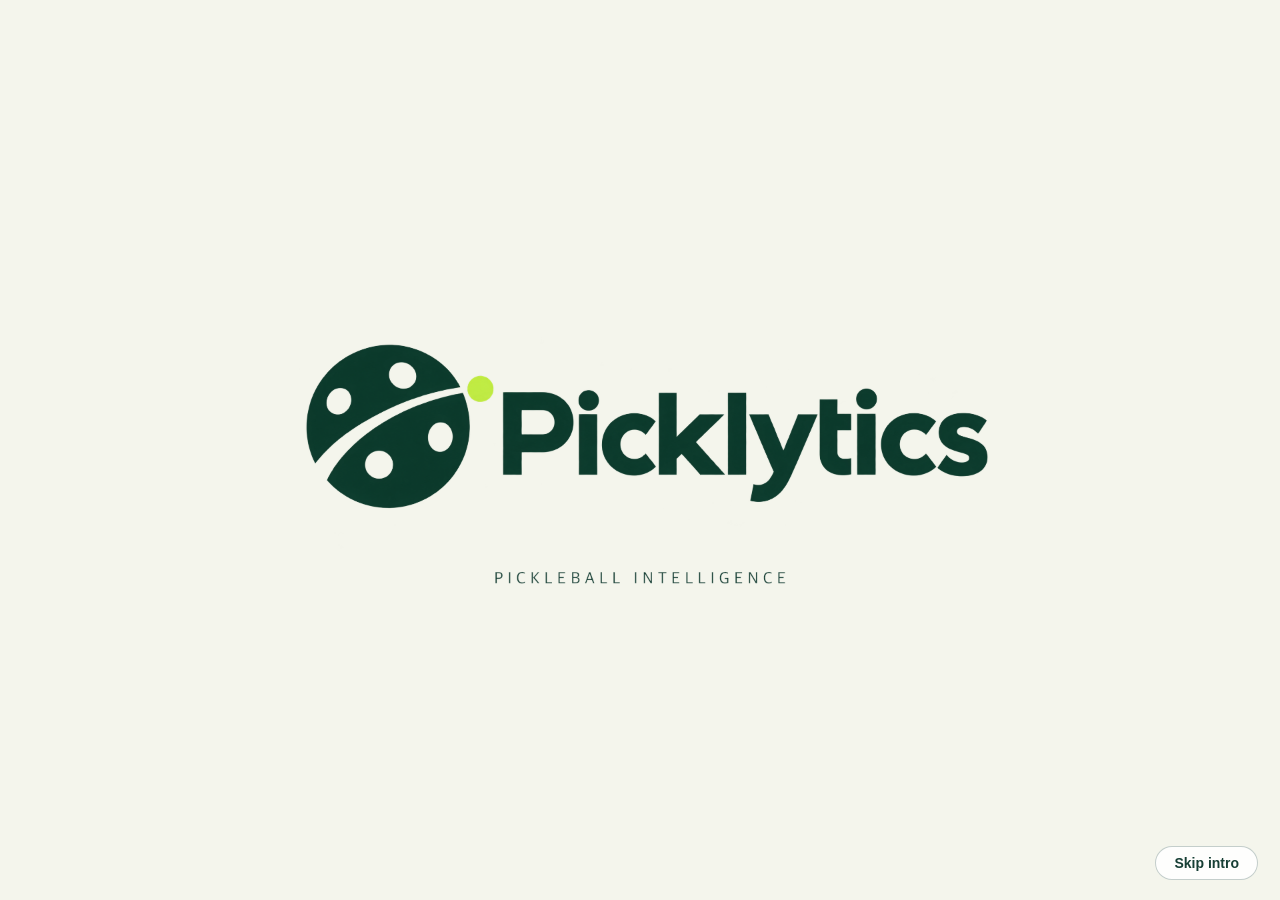
==== commit e5e43579: "Picklytics branding: logo mark in the top bar, favicon, full-screen intro on the home page (once per" ====
--- a/dashboard/index.html
+++ b/dashboard/index.html
@@ -1,9 +1,9 @@
 <!doctype html>
 <html lang="en">
 <head>
-<meta charset="utf-8">
+<meta charset="utf-8"><link rel="icon" href="brand/picklytics-mark.png">
 <meta name="viewport" content="width=device-width, initial-scale=1">
-<title>Pickleball Analyzer</title>
+<title>Picklytics</title>
 <style>
 * { box-sizing: border-box; }
 body { font: 14px/1.5 -apple-system, BlinkMacSystemFont, "Segoe UI", Roboto, sans-serif; }
@@ -69,11 +69,35 @@
   .mrow .pills { justify-content: flex-start; }
 }
 </style>
-<link rel="stylesheet" href="theme.css?v=5">
+<link rel="stylesheet" href="theme.css?v=6">
 </head>
 <body>
+<div class="pk-intro" id="pkIntro" hidden role="dialog" aria-label="Picklytics intro">
+  <video id="pkIntroVid" muted playsinline preload="auto" poster="brand/poster.png" aria-hidden="true">
+    <source src="brand/picklytics-intro.mp4" type="video/mp4">
+  </video>
+  <button type="button" class="skip" id="pkSkip">Skip intro</button>
+</div>
+<script>
+(() => {  // full-screen intro, then the page: once per browser session; never with reduced motion
+  const box = document.getElementById("pkIntro"), v = document.getElementById("pkIntroVid");
+  let seen = false; try { seen = sessionStorage.getItem("pk_intro") === "1"; } catch (e) {}
+  if (seen || matchMedia("(prefers-reduced-motion: reduce)").matches) { box.remove(); return; }
+  box.hidden = false; document.documentElement.style.overflow = "hidden";
+  const done = () => {
+    try { sessionStorage.setItem("pk_intro", "1"); } catch (e) {}
+    box.classList.add("out"); document.documentElement.style.overflow = "";
+    setTimeout(() => box.remove(), 550);
+  };
+  document.getElementById("pkSkip").onclick = done;
+  addEventListener("keydown", e => { if (e.key === "Escape" && box.isConnected) done(); });
+  v.addEventListener("ended", done); v.addEventListener("error", done);
+  setTimeout(() => box.isConnected && done(), 9000);   // safety net if the video never starts
+  v.play().catch(done);                                  // autoplay blocked -> straight to the page
+})();
+</script>
 <div class="topnav">
-  <a class="brand" href="./"><i></i>Pickleball Analyzer <small>performance &amp; scouting from match video</small></a>
+  <a class="brand" href="./"><img class="mark" src="brand/picklytics-mark-white.png" alt="" width="26" height="28">Picklytics <small>performance &amp; scouting from match video</small></a>
   <nav><a href="./" class="on">Matches</a><a href="players.html">Players</a><a href="review.html">Shot review</a><a href="hub.html?tab=accuracy">Accuracy</a><a href="label.html">Labeller</a></nav>
 </div>
 <div class="wrap">
--- a/dashboard/theme.css
+++ b/dashboard/theme.css
@@ -81,6 +81,7 @@
   padding: 9px 24px; background: var(--court-green-dark); color: #fff; }
 .topnav .brand { display: flex; align-items: center; gap: 10px; font-weight: 700; letter-spacing: -.01em; font-size: 17px; color: #fff; text-decoration: none; }
 .topnav .brand i { width: 14px; height: 14px; border-radius: 50%; background: var(--ball); display: inline-block; }
+.topnav .brand .mark { height: 28px; width: auto; display: block; flex: none; }
 .topnav .brand small { font-weight: 500; color: #c9d8cd; font-size: 12.5px; letter-spacing: 0; }
 .topnav nav { display: flex; gap: 4px; flex-wrap: wrap; }
 .topnav nav a { color: #e3ece5; text-decoration: none; font-size: 13.5px; padding: 6px 12px; border-radius: 999px; }
@@ -407,3 +408,12 @@
   #clipSlot .player .now { grid-area: now; } #clipSlot .player .vwrap { grid-area: v; } #clipSlot .player .ctrl { grid-area: ctrl; }
   #clipSlot .player #plDesc { grid-area: desc; } #clipSlot .player .playlist { grid-area: list; max-height: 620px; }
 }
+
+/* ---------- Picklytics intro (home page, once per browser session) ---------- */
+.pk-intro { position: fixed; inset: 0; z-index: 1000; background: #f4f5ec; display: grid; place-items: center; transition: opacity .5s ease; }
+.pk-intro video { width: 100%; height: 100%; object-fit: contain; background: #f4f5ec; }
+.pk-intro.out { opacity: 0; pointer-events: none; }
+.pk-intro .skip { position: absolute; right: 22px; bottom: 20px; border: 1px solid #173f3540; background: #ffffffe6; color: #173f35; border-radius: 999px;
+  padding: 9px 18px; font: 600 14px/1 -apple-system, BlinkMacSystemFont, "Segoe UI", Roboto, sans-serif; cursor: pointer; }
+.pk-intro .skip:hover { background: #d9efab; }
+@media (prefers-reduced-motion: reduce) { .pk-intro { display: none; } }
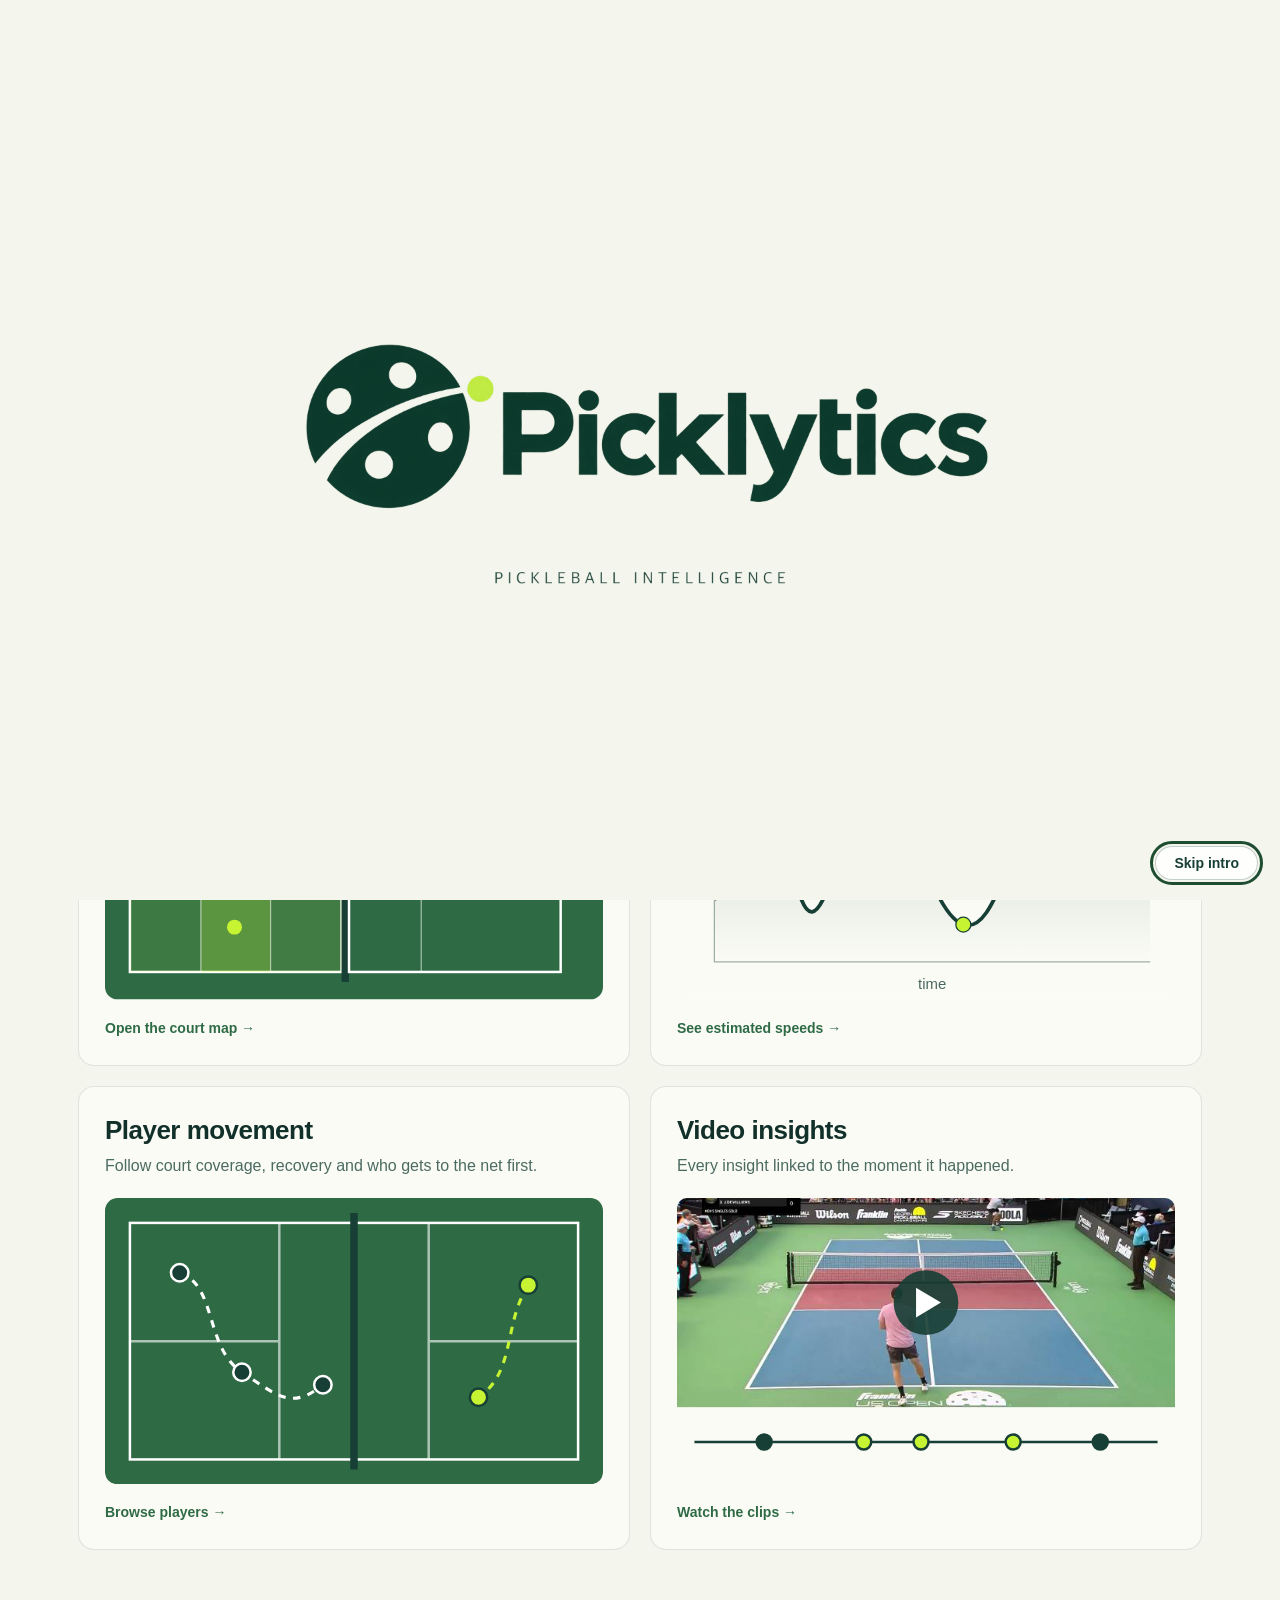
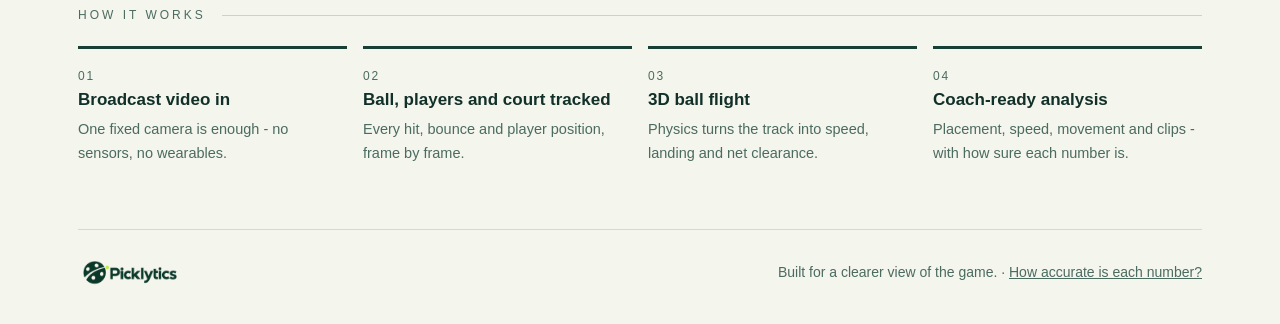
==== commit 0767ae82: "Picklytics home page (hero, features, how it works, intro + Watch the demo); tournament picker moved" ====
--- a/dashboard/index.html
+++ b/dashboard/index.html
@@ -3,73 +3,65 @@
 <head>
 <meta charset="utf-8"><link rel="icon" href="brand/picklytics-mark.png">
 <meta name="viewport" content="width=device-width, initial-scale=1">
-<title>Picklytics</title>
+<title>Picklytics · pickleball intelligence, made visual</title>
+<link rel="stylesheet" href="theme.css?v=7">
 <style>
-* { box-sizing: border-box; }
-body { font: 14px/1.5 -apple-system, BlinkMacSystemFont, "Segoe UI", Roboto, sans-serif; }
-.step { display: flex; align-items: baseline; gap: 10px; margin: 0 0 14px; }
-.step .n { flex: none; width: 24px; height: 24px; border-radius: 50%; background: var(--paddle); color: #fff; font-size: 12.5px; font-weight: 700;
-  display: inline-flex; align-items: center; justify-content: center; transform: translateY(-2px); }
-.step h2 { margin: 0; font-size: 18px; letter-spacing: -.01em; color: var(--paddle); }
-.step .sub { color: var(--text-muted); font-size: 13px; }
-
-/* step 1: tournaments */
-.tgrid { display: grid; grid-template-columns: repeat(auto-fill, minmax(230px, 1fr)); gap: 14px; }
-.tcard { position: relative; display: flex; flex-direction: column; text-align: left; font: inherit; color: inherit; cursor: pointer;
-  border: 1px solid var(--border); border-radius: 12px; overflow: hidden; background: var(--surface-1); padding: 0;
-  transition: box-shadow .15s, border-color .15s; }
-.tcard:hover { box-shadow: 0 6px 20px rgba(0,0,0,.08); }
-.tcard.on { border-color: var(--court-green); box-shadow: 0 0 0 3px var(--ball); }
-.tcard .thumb { display: block; width: 100%; height: 0; padding-top: 42%; background: var(--court-green) center / cover no-repeat; }
-.tcard .tb { display: grid; gap: 3px; padding: 12px 14px 14px; }
-.tcard .tb > span { display: block; }
-.tcard .tour { font-size: 11.5px; color: var(--text-muted); text-transform: uppercase; letter-spacing: .04em; }
-.tcard .tname { font-size: 16px; font-weight: 700; color: var(--paddle); line-height: 1.3; }
-.tcard .where { font-size: 12.5px; color: var(--text-secondary); }
-.tcard .count { font-size: 12.5px; color: var(--text-secondary); margin-top: 4px; }
-.tcard .count b { color: var(--paddle); }
-.tcard .tick { position: absolute; top: 10px; right: 10px; width: 24px; height: 24px; border-radius: 50%; background: var(--ball);
-  color: var(--paddle); font-weight: 800; font-size: 13px; display: none; align-items: center; justify-content: center; box-shadow: 0 0 0 2px #fff; }
-.tcard.on .tick { display: inline-flex; }
-
-/* step 2: matches of the chosen tournament */
-#matches { margin-top: 34px; }
-.thead { display: flex; flex-wrap: wrap; align-items: flex-end; justify-content: space-between; gap: 10px 20px; margin-bottom: 12px; }
-.filters { display: flex; gap: 6px; flex-wrap: wrap; }
-.group { margin: 18px 0 8px; font-size: 12px; font-weight: 600; color: var(--text-secondary); text-transform: uppercase; letter-spacing: .04em; }
-.mlist { display: grid; gap: 10px; }
-.mrow { display: grid; grid-template-columns: 136px minmax(0, 1fr) auto; gap: 16px; align-items: center; padding: 10px;
-  border: 1px solid var(--border); border-radius: 12px; background: var(--surface-1); text-decoration: none; color: inherit;
-  transition: box-shadow .15s, border-color .15s; }
-a.mrow:hover { border-color: var(--court-green); box-shadow: 0 4px 16px rgba(0,0,0,.07); }
-.mrow.off { opacity: .8; }
-.mrow .thumb { display: block; width: 136px; aspect-ratio: 16 / 9; border-radius: 8px; background: var(--court-green) center / cover no-repeat; }
-.mrow .info { min-width: 0; display: grid; gap: 2px; }
-.mrow h3 { margin: 0; font-size: 15.5px; color: var(--paddle); line-height: 1.3; }
-.mrow .round { font-size: 13px; color: var(--text-secondary); }
-.mrow .res { font-size: 12.5px; color: var(--text-muted); font-variant-numeric: tabular-nums; min-height: 1.5em; }
-.mrow .side { display: flex; flex-direction: column; align-items: flex-end; gap: 6px; }
-.mrow .pills { display: flex; gap: 6px; flex-wrap: wrap; justify-content: flex-end; }
-.mrow .go { font-size: 13px; font-weight: 600; color: var(--court-green); white-space: nowrap; }
-.empty-state { border: 1px dashed var(--border); border-radius: 12px; padding: 26px; text-align: center; color: var(--text-muted); background: var(--surface-2); }
-
-.legend { margin-top: 40px; border-top: 1px solid var(--border); padding-top: 16px; display: flex; flex-wrap: wrap; gap: 8px 22px;
-  font-size: 12.5px; color: var(--text-secondary); align-items: center; }
-.legend b { color: var(--paddle); font-size: 12.5px; }
-
-@media (max-width: 640px) {
-  .tgrid { grid-template-columns: 1fr 1fr; gap: 10px; }
-  .tcard .thumb { padding-top: 48%; }
-  .tcard .tb { padding: 10px 11px 12px; }
-  .tcard .tname { font-size: 14.5px; }
-  .tcard .tb > .where { display: none; }
-  .mrow { grid-template-columns: 88px minmax(0, 1fr); gap: 12px; align-items: start; }
-  .mrow .thumb { width: 88px; }
-  .mrow .side { grid-column: 1 / -1; flex-direction: row; justify-content: space-between; align-items: center; }
-  .mrow .pills { justify-content: flex-start; }
+:root { --cream: #f4f5ec; --ink: #173f35; }
+body { background: var(--cream) !important; color: var(--ink); font: 16px/1.5 -apple-system, BlinkMacSystemFont, "Segoe UI", Roboto, sans-serif; }
+.lwrap { max-width: 1180px; margin: 0 auto; padding: 0 28px; }
+.lhead { background: transparent !important; border: 0 !important; box-shadow: none !important; display: flex; align-items: center; justify-content: space-between; gap: 16px; padding: 22px 0; }
+.lhead .logo img { height: 44px; width: auto; display: block; }
+.lhead nav { display: flex; align-items: center; gap: 22px; font-size: 14px; }
+.lhead nav a { color: var(--ink); text-decoration: none; }
+.lhead nav a:hover { text-decoration: underline; text-underline-offset: 4px; }
+.btn-lime { background: var(--ball); color: var(--ink) !important; font-weight: 600; padding: 9px 16px; border-radius: 8px; text-decoration: none !important; }
+.btn-lime:hover { filter: brightness(.95); }
+.hero { display: grid; grid-template-columns: minmax(0, 1fr) minmax(0, 1.15fr); gap: 36px; align-items: center; padding: 26px 0 64px; }
+.hero h1 { font-size: clamp(38px, 5.2vw, 66px); line-height: 1.02; letter-spacing: -.035em; margin: 0 0 18px; color: #12302a; }
+.hero p.lead { font-size: 21px; margin: 0 0 28px; color: #26443c; }
+.cta { display: flex; flex-wrap: wrap; gap: 12px; }
+.cta a, .cta button { font-family: inherit; font-size: 15.5px; font-weight: 600; line-height: 1; padding: 15px 22px; border-radius: 9px; text-decoration: none; display: inline-flex; align-items: center; gap: 10px; }
+.cta .primary { background: var(--ink); color: #fff; border: 1px solid var(--ink); }
+.cta .primary:hover { background: #0f2e27; }
+.cta .ghost { background: transparent; color: var(--ink); border: 1.5px solid #173f3566; }
+.cta .ghost:hover { background: #e7ecd9; }
+.art { position: relative; }
+.art img { width: 100%; height: auto; display: block; border-radius: 18px; box-shadow: 0 18px 50px rgba(23, 63, 53, .22); }
+.tag { position: absolute; display: inline-flex; align-items: center; gap: 8px; background: #fffffff2; color: var(--ink); border: 1px solid #173f3522;
+  border-radius: 10px; padding: 8px 12px; font-size: 13.5px; font-weight: 600; box-shadow: 0 6px 18px rgba(0,0,0,.1); }
+.tag svg { width: 18px; height: 18px; }
+.tag.speed { left: 6%; top: 10%; } .tag.move { right: 5%; top: 6%; } .tag.place { right: 8%; bottom: 10%; }
+.eyebrow { display: flex; align-items: center; gap: 16px; font-size: 12px; letter-spacing: .25em; text-transform: uppercase; color: #4b6b61; margin: 6px 0 22px; }
+.eyebrow::after { content: ""; flex: 1; height: 1px; background: #173f3530; }
+.feats { display: grid; grid-template-columns: repeat(2, minmax(0, 1fr)); gap: 20px; }
+.feat { background: #fbfbf6; border: 1px solid #173f351f; border-radius: 16px; padding: 24px 26px 26px; display: flex; flex-direction: column; gap: 4px; }
+.feat h2 { margin: 0; font-size: 26px; letter-spacing: -.02em; color: #12302a; }
+.feat p { margin: 0 0 16px; color: #4b6b61; font-size: 16px; }
+.feat svg.ill { width: 100%; height: auto; display: block; border-radius: 10px; }
+.feat a.more { margin-top: 14px; color: var(--court-green); font-weight: 600; font-size: 14px; text-decoration: none; }
+.feat a.more:hover { text-decoration: underline; }
+.how { display: grid; grid-template-columns: repeat(4, minmax(0, 1fr)); gap: 16px; margin-bottom: 64px; }
+.step { border-top: 3px solid var(--ink); padding-top: 14px; }
+.step b { display: block; font-size: 17px; margin-bottom: 4px; color: #12302a; }
+.step span { color: #4b6b61; font-size: 14.5px; }
+.step i { font-style: normal; font-size: 12px; color: #4b6b61; letter-spacing: .15em; }
+section { margin-bottom: 56px; }
+.lfoot { border-top: 1px solid #173f3526; padding: 26px 0 34px; display: flex; align-items: center; justify-content: space-between; gap: 16px; flex-wrap: wrap; }
+.lfoot img { height: 34px; }
+.lfoot span { color: #4b6b61; font-size: 14px; }
+@media (max-width: 860px) {
+  .hero { grid-template-columns: 1fr; padding-bottom: 40px; }
+  .feats { grid-template-columns: 1fr; }
+  .how { grid-template-columns: 1fr 1fr; }
+}
+@media (max-width: 520px) {
+  .lwrap { padding: 0 16px; }
+  .lhead nav a:not(.btn-lime) { display: none; }
+  .hero p.lead { font-size: 18px; }
+  .tag { font-size: 12px; padding: 6px 9px; }
+  .how { grid-template-columns: 1fr; }
 }
 </style>
-<link rel="stylesheet" href="theme.css?v=6">
 </head>
 <body>
 <div class="pk-intro" id="pkIntro" hidden role="dialog" aria-label="Picklytics intro">
@@ -78,116 +70,126 @@
   </video>
   <button type="button" class="skip" id="pkSkip">Skip intro</button>
 </div>
+
+<div class="lwrap">
+  <header class="lhead">
+    <a class="logo" href="./" aria-label="Picklytics home"><img src="brand/picklytics-logo.webp" alt="Picklytics" width="120" height="40"></a>
+    <nav aria-label="Site"><a href="#features">Features</a><a href="#how">How it works</a><a href="players.html">Players</a><a class="btn-lime" href="matches.html">Explore analysis →</a></nav>
+  </header>
+
+  <section class="hero">
+    <div>
+      <h1>See your game.<br>Understand every shot.</h1>
+      <p class="lead">Pickleball intelligence, made visual.</p>
+      <div class="cta">
+        <a class="primary" href="matches.html">Explore a match <span aria-hidden="true">→</span></a>
+        <button class="ghost" type="button" id="demoBtn"><svg width="14" height="14" viewBox="0 0 14 14" aria-hidden="true"><path d="M2 1l11 6-11 6z" fill="currentColor"/></svg> Watch the demo</button>
+      </div>
+    </div>
+    <div class="art">
+      <img src="brand/hero-court.jpg" alt="Illustrated pickleball player on court, from the Picklytics intro" width="1920" height="1080">
+      <span class="tag speed"><svg viewBox="0 0 24 24" fill="none" stroke="currentColor" stroke-width="2"><path d="M4 18a8 8 0 1 1 16 0"/><path d="M12 18l4-6"/></svg>Speed</span>
+      <span class="tag move"><svg viewBox="0 0 24 24" fill="none" stroke="currentColor" stroke-width="2"><circle cx="14" cy="4" r="2"/><path d="M6 21l4-7 3 3 3-6M10 14l-2-4 5-2 3 3h4"/></svg>Movement</span>
+      <span class="tag place"><svg viewBox="0 0 24 24" fill="none" stroke="currentColor" stroke-width="2"><circle cx="12" cy="12" r="9"/><circle cx="12" cy="12" r="5"/><circle cx="12" cy="12" r="1.5" fill="currentColor"/></svg>Placement</span>
+    </div>
+  </section>
+
+  <section id="features" aria-labelledby="fh">
+    <div class="eyebrow" id="fh">From video to insight</div>
+    <div class="feats">
+      <article class="feat">
+        <h2>Shot placement</h2><p>See where every shot lands - and where it was intercepted.</p>
+        <svg class="ill" viewBox="0 0 400 230" role="img" aria-label="Illustration: court zones shaded by how often shots land there">
+          <rect width="400" height="230" rx="10" fill="#2e6b45"/>
+          <g transform="translate(20 22)">
+            <rect x="0" y="0" width="170" height="186" fill="none" stroke="#fff" stroke-width="2"/>
+            <rect x="0" y="0" width="57" height="62" fill="#c6f432" opacity=".55"/><rect x="57" y="0" width="56" height="62" fill="#c6f432" opacity=".25"/><rect x="113" y="0" width="57" height="62" fill="#c6f432" opacity=".35"/>
+            <rect x="0" y="62" width="57" height="62" fill="#c6f432" opacity=".2"/><rect x="57" y="62" width="56" height="62" fill="#c6f432" opacity=".45"/><rect x="113" y="62" width="57" height="62" fill="#c6f432" opacity=".15"/>
+            <rect x="0" y="124" width="57" height="62" fill="#c6f432" opacity=".1"/><rect x="57" y="124" width="56" height="62" fill="#c6f432" opacity=".3"/><rect x="113" y="124" width="57" height="62" fill="#c6f432" opacity=".12"/>
+            <path d="M57 0v186M113 0v186M0 62h170M0 124h170" stroke="#fff" stroke-opacity=".55"/>
+            <rect x="170" y="-8" width="6" height="202" fill="#173f35"/>
+            <rect x="176" y="0" width="170" height="186" fill="none" stroke="#fff" stroke-width="2"/><path d="M176 93h170M234 0v186" stroke="#fff" stroke-opacity=".55"/>
+            <circle cx="30" cy="34" r="6" fill="#c6f432"/><circle cx="88" cy="96" r="6" fill="#c6f432"/><circle cx="140" cy="26" r="6" fill="#c6f432"/><circle cx="84" cy="150" r="6" fill="#c6f432"/>
+          </g>
+        </svg>
+        <a class="more" href="matches.html">Open the court map →</a>
+      </article>
+      <article class="feat">
+        <h2>Ball speed</h2><p>Understand the pace of play, shot by shot.</p>
+        <svg class="ill" viewBox="0 0 400 230" role="img" aria-label="Illustration: a curve of ball speed over a rally">
+          <rect width="400" height="230" rx="10" fill="#fbfbf6"/>
+          <path d="M30 20v180h350" stroke="#173f3566" fill="none"/>
+          <defs><linearGradient id="g" x1="0" x2="0" y1="0" y2="1"><stop offset="0" stop-color="#2e6b45" stop-opacity=".25"/><stop offset="1" stop-color="#2e6b45" stop-opacity="0"/></linearGradient></defs>
+          <path d="M30 150C60 100 80 100 100 150S140 40 160 40S200 160 230 170S270 70 300 100S340 140 380 120V200H30z" fill="url(#g)"/>
+          <path d="M30 150C60 100 80 100 100 150S140 40 160 40S200 160 230 170S270 70 300 100S340 140 380 120" stroke="#173f35" stroke-width="3" fill="none"/>
+          <circle cx="160" cy="40" r="6" fill="#c6f432" stroke="#173f35"/><circle cx="230" cy="170" r="6" fill="#c6f432" stroke="#173f35"/><circle cx="300" cy="100" r="6" fill="#c6f432" stroke="#173f35"/>
+          <text x="205" y="222" text-anchor="middle" font-size="12" fill="#4b6b61">time</text><text x="16" y="110" font-size="12" fill="#4b6b61" transform="rotate(-90 16 110)" text-anchor="middle">speed</text>
+        </svg>
+        <a class="more" href="matches.html">See estimated speeds →</a>
+      </article>
+      <article class="feat">
+        <h2>Player movement</h2><p>Follow court coverage, recovery and who gets to the net first.</p>
+        <svg class="ill" viewBox="0 0 400 230" role="img" aria-label="Illustration: two players' movement paths on the court">
+          <rect width="400" height="230" rx="10" fill="#2e6b45"/>
+          <g fill="none" stroke="#fff" stroke-width="2"><rect x="20" y="20" width="360" height="190"/><path d="M200 12v206" stroke="#173f35" stroke-width="6"/><path d="M20 115h120M260 115h120M140 20v190M260 20v190" stroke-opacity=".6"/></g>
+          <path d="M60 60C90 70 80 120 110 140S150 170 175 150" stroke="#fff" stroke-width="2.5" stroke-dasharray="6 6" fill="none"/>
+          <path d="M340 70C320 100 330 140 300 160" stroke="#c6f432" stroke-width="2.5" stroke-dasharray="6 6" fill="none"/>
+          <g fill="#173f35" stroke="#fff" stroke-width="2"><circle cx="60" cy="60" r="7"/><circle cx="110" cy="140" r="7"/><circle cx="175" cy="150" r="7"/></g>
+          <g fill="#c6f432" stroke="#173f35" stroke-width="2"><circle cx="340" cy="70" r="7"/><circle cx="300" cy="160" r="7"/></g>
+        </svg>
+        <a class="more" href="players.html">Browse players →</a>
+      </article>
+      <article class="feat">
+        <h2>Video insights</h2><p>Every insight linked to the moment it happened.</p>
+        <svg class="ill" viewBox="0 0 400 230" role="img" aria-label="Illustration: a match video with a timeline of key moments">
+          <image href="thumbs/boyer_devilliers.jpg" x="0" y="0" width="400" height="168" preserveAspectRatio="xMidYMid slice"/>
+          <circle cx="200" cy="84" r="26" fill="#173f35e6"/><path d="M192 72l20 12-20 12z" fill="#fff"/>
+          <path d="M14 196h372" stroke="#173f35" stroke-width="2"/>
+          <g stroke="#173f35" stroke-width="2"><circle cx="70" cy="196" r="6" fill="#173f35"/><circle cx="150" cy="196" r="6" fill="#c6f432"/><circle cx="196" cy="196" r="6" fill="#c6f432"/><circle cx="270" cy="196" r="6" fill="#c6f432"/><circle cx="340" cy="196" r="6" fill="#173f35"/></g>
+        </svg>
+        <a class="more" href="matches.html">Watch the clips →</a>
+      </article>
+    </div>
+  </section>
+
+  <section id="how" aria-labelledby="hh">
+    <div class="eyebrow" id="hh">How it works</div>
+    <div class="how">
+      <div class="step"><i>01</i><b>Broadcast video in</b><span>One fixed camera is enough - no sensors, no wearables.</span></div>
+      <div class="step"><i>02</i><b>Ball, players and court tracked</b><span>Every hit, bounce and player position, frame by frame.</span></div>
+      <div class="step"><i>03</i><b>3D ball flight</b><span>Physics turns the track into speed, landing and net clearance.</span></div>
+      <div class="step"><i>04</i><b>Coach-ready analysis</b><span>Placement, speed, movement and clips - with how sure each number is.</span></div>
+    </div>
+  </section>
+
+  <footer class="lfoot">
+    <img src="brand/picklytics-logo.webp" alt="Picklytics" width="102" height="34">
+    <span>Built for a clearer view of the game. · <a href="hub.html?tab=accuracy" style="color:inherit">How accurate is each number?</a></span>
+  </footer>
+</div>
 <script>
-(() => {  // full-screen intro, then the page: once per browser session; never with reduced motion
+(() => {  // full-screen intro: once per browser session (or on "Watch the demo"); never with reduced motion
   const box = document.getElementById("pkIntro"), v = document.getElementById("pkIntroVid");
-  let seen = false; try { seen = sessionStorage.getItem("pk_intro") === "1"; } catch (e) {}
-  if (seen || matchMedia("(prefers-reduced-motion: reduce)").matches) { box.remove(); return; }
-  box.hidden = false; document.documentElement.style.overflow = "hidden";
+  const reduce = matchMedia("(prefers-reduced-motion: reduce)").matches;
+  let timer = null;
   const done = () => {
     try { sessionStorage.setItem("pk_intro", "1"); } catch (e) {}
+    clearTimeout(timer); v.pause();
     box.classList.add("out"); document.documentElement.style.overflow = "";
-    setTimeout(() => box.remove(), 550);
+    setTimeout(() => { box.hidden = true; box.classList.remove("out"); }, 550);
+  };
+  const play = () => {
+    box.hidden = false; box.classList.remove("out"); document.documentElement.style.overflow = "hidden";
+    v.currentTime = 0; timer = setTimeout(done, 9000);   // safety net if the video never starts
+    v.play().catch(done);                                  // autoplay blocked -> straight to the page
+    document.getElementById("pkSkip").focus({ preventScroll: true });
   };
   document.getElementById("pkSkip").onclick = done;
-  addEventListener("keydown", e => { if (e.key === "Escape" && box.isConnected) done(); });
+  addEventListener("keydown", e => { if (e.key === "Escape" && !box.hidden) done(); });
   v.addEventListener("ended", done); v.addEventListener("error", done);
-  setTimeout(() => box.isConnected && done(), 9000);   // safety net if the video never starts
-  v.play().catch(done);                                  // autoplay blocked -> straight to the page
-})();
-</script>
-<div class="topnav">
-  <a class="brand" href="./"><img class="mark" src="brand/picklytics-mark-white.png" alt="" width="26" height="28">Picklytics <small>performance &amp; scouting from match video</small></a>
-  <nav><a href="./" class="on">Matches</a><a href="players.html">Players</a><a href="review.html">Shot review</a><a href="hub.html?tab=accuracy">Accuracy</a><a href="label.html">Labeller</a></nav>
-</div>
-<div class="wrap">
-  <div class="step"><span class="n">1</span><h2>Choose a tournament</h2></div>
-  <div class="tgrid" id="tournaments"></div>
-
-  <section id="matches"></section>
-
-  <div class="legend"><b>How to read the numbers</b>
-    <span><span class="lvl validated">Validated</span> measured against referee logs or hand tags</span>
-    <span><span class="lvl checked">Checked</span> indirect check (game rules, consistency)</span>
-    <span><span class="lvl estimate">Estimate</span> not yet measured against ground truth</span>
-    <span><span class="lvl weak">Weak</span> known to be unreliable</span>
-  </div>
-</div>
-<div class="sitefoot">Accuracy figures come from validation against referee logs, the broadcast scoreboard and hand-tagged shots. <a href="runs.html">Developer view</a></div>
-<script>
-const $ = s => document.querySelector(s);
-const esc = s => String(s ?? "").replace(/[&<>"]/g, c => ({ "&": "&amp;", "<": "&lt;", ">": "&gt;", '"': "&quot;" })[c]);
-let DATA, filter = "all";
-const results = {};  // report id -> "A 64% · B 36% of rallies won · 59 rallies"
-
-async function result(m) {
-  if (!m.report) return "";
-  if (!(m.report in results)) {
-    results[m.report] = fetch(`../outputs/reports/${m.report}.json`, { cache: "no-store" }).then(r => r.json()).then(R => {
-      const [a, b] = Object.keys(R.players), won = n => R.players[n].summary.rallies_won_pct.value;
-      const shots = R.rallies.reduce((s, r) => s + r.n_shots, 0);
-      // doubles rally winners from tracking are unreliable (accuracy.js): show the official result instead
-      if (R.type === "doubles") return `${R.official || m.result || "Result not available"}  ·  ${R.rallies.length} rallies, ${shots} shots analysed`;
-      // same rule as the match page: no tracked rally wins when the score-overlay check says they are poor
-      const ck = R.rallies.filter(r => (r.scoreboard || {}).winner), ok = ck.filter(r => r.winner === r.scoreboard.winner).length;
-      if (ck.length >= 5 && ok / ck.length < 0.85) return `${R.official || m.result || "Result not available"}  ·  ${R.rallies.length} rallies, ${shots} shots analysed`;
-      return `${a} ${won(a)}% · ${b} ${won(b)}% of rallies won (tracking)  ·  ${R.rallies.length} rallies, ${shots} shots`;
-    }).catch(() => "");
-  }
-  return results[m.report];
-}
-
-function renderTournaments(sel) {
-  $("#tournaments").innerHTML = DATA.tournaments.map(t => {
-    const ms = DATA.matches.filter(m => m.tournament === t.id), rep = ms.filter(m => m.report).length;
-    return `<button class="tcard${t.id === sel ? " on" : ""}" data-t="${t.id}" aria-pressed="${t.id === sel}">
-      <span class="thumb" style="background-image:url('${t.thumb}')"></span><span class="tick">✓</span>
-      <span class="tb"><span class="tour">${esc(t.tour)}</span><span class="tname">${esc(t.name)}</span><span class="where">${esc(t.where)}</span>
-        <span class="count"><b>${ms.length}</b> match${ms.length === 1 ? "" : "es"} · ${rep ? `<b>${rep}</b> with report` : "no reports yet"}</span></span>
-    </button>`;
-  }).join("");
-  document.querySelectorAll(".tcard").forEach(b => b.onclick = () => choose(b.dataset.t, true));
-}
-
-function row(m) {
-  const kind = `<span class="pill dark">${m.type}</span>`;
-  const status = m.report ? `<span class="pill green">Report ready</span>` : `<span class="pill amber">No report yet</span>`;
-  const inner = `<span class="thumb" style="background-image:url('${m.thumb}')"></span>
-    <span class="info"><h3>${esc(m.title)}</h3><span class="round">${esc(m.round)}</span><span class="res" data-res="${m.id}">${m.report ? "…" : esc(m.result || "Used for shot tagging")}</span></span>
-    <span class="side"><span class="pills">${kind}${status}</span>${m.report ? `<span class="go">Open match →</span>` : ""}</span>`;
-  return m.report ? `<a class="mrow" href="hub.html?m=${m.id}">${inner}</a>` : `<a class="mrow off" href="hub.html?m=${m.id}">${inner}</a>`;
-}
-
-function renderMatches(sel) {
-  const t = DATA.tournaments.find(x => x.id === sel);
-  if (!t) {
-    $("#matches").innerHTML = `<div class="step"><span class="n">2</span><h2>Choose a match</h2></div>
-      <div class="empty-state">Pick a tournament above to see its matches.</div>`;
-    return;
-  }
-  const all = DATA.matches.filter(m => m.tournament === sel);
-  const types = [...new Set(all.map(m => m.type))];
-  const ms = all.filter(m => filter === "all" || m.type === filter);
-  const groups = [...new Set(ms.map(m => m.group || ""))];
-  const chips = types.length > 1 ? `<div class="filters">${["all", ...types].map(k => `<button class="chip${k === filter ? " on" : ""}" data-f="${k}">${k === "all" ? "All" : k[0].toUpperCase() + k.slice(1)}<span>${k === "all" ? all.length : all.filter(m => m.type === k).length}</span></button>`).join("")}</div>` : "";
-  $("#matches").innerHTML = `<div class="thead"><div><div class="step" style="margin:0"><span class="n">2</span><h2>Choose a match</h2></div>
-      <div class="step sub" style="margin:4px 0 0 34px">${esc(t.full)} · ${esc(t.where)}</div></div>${chips}</div>
-    ${groups.map(g => `${g ? `<div class="group">Tie · ${esc(g)}</div>` : ""}<div class="mlist">${ms.filter(m => (m.group || "") === g).map(row).join("")}</div>`).join("")}`;
-  document.querySelectorAll(".filters .chip").forEach(b => b.onclick = () => { filter = b.dataset.f; renderMatches(sel); });
-  ms.forEach(async m => { const r = await result(m); const el = document.querySelector(`[data-res="${m.id}"]`); if (el && m.report) el.textContent = r; });
-}
-
-function choose(id, push) {
-  filter = "all";
-  if (push) history.pushState({ t: id }, "", id ? `?t=${id}` : "./");
-  renderTournaments(id); renderMatches(id);
-  if (push && id) $("#matches").scrollIntoView({ behavior: "smooth", block: "start" });
-}
-
-(async () => {
-  DATA = await (await fetch("matches.json", { cache: "no-store" })).json();
-  choose(new URLSearchParams(location.search).get("t"), false);
-  window.onpopstate = () => choose(new URLSearchParams(location.search).get("t"), false);
+  document.getElementById("demoBtn").onclick = play;
+  let seen = false; try { seen = sessionStorage.getItem("pk_intro") === "1"; } catch (e) {}
+  if (!seen && !reduce) play();
 })();
 </script>
 </body>
--- a/dashboard/theme.css
+++ b/dashboard/theme.css
@@ -417,3 +417,9 @@
   padding: 9px 18px; font: 600 14px/1 -apple-system, BlinkMacSystemFont, "Segoe UI", Roboto, sans-serif; cursor: pointer; }
 .pk-intro .skip:hover { background: #d9efab; }
 @media (prefers-reduced-motion: reduce) { .pk-intro { display: none; } }
+
+/* ---------- paddle cursor (hotspot = tip of the paddle face) ---------- */
+html, body { cursor: url("brand/paddle-cursor.svg") 5 5, auto; }
+a, button, select, summary, label, [role="button"], [role="tab"], [tabindex]:not([tabindex="-1"]), .clip, .chip, .tcard, .mrow, .pcard, svg .pt, svg [data-r] {
+  cursor: url("brand/paddle-cursor-hover.svg") 5 5, pointer; }
+input[type="text"], input[type="search"], input:not([type]), textarea { cursor: text; }
